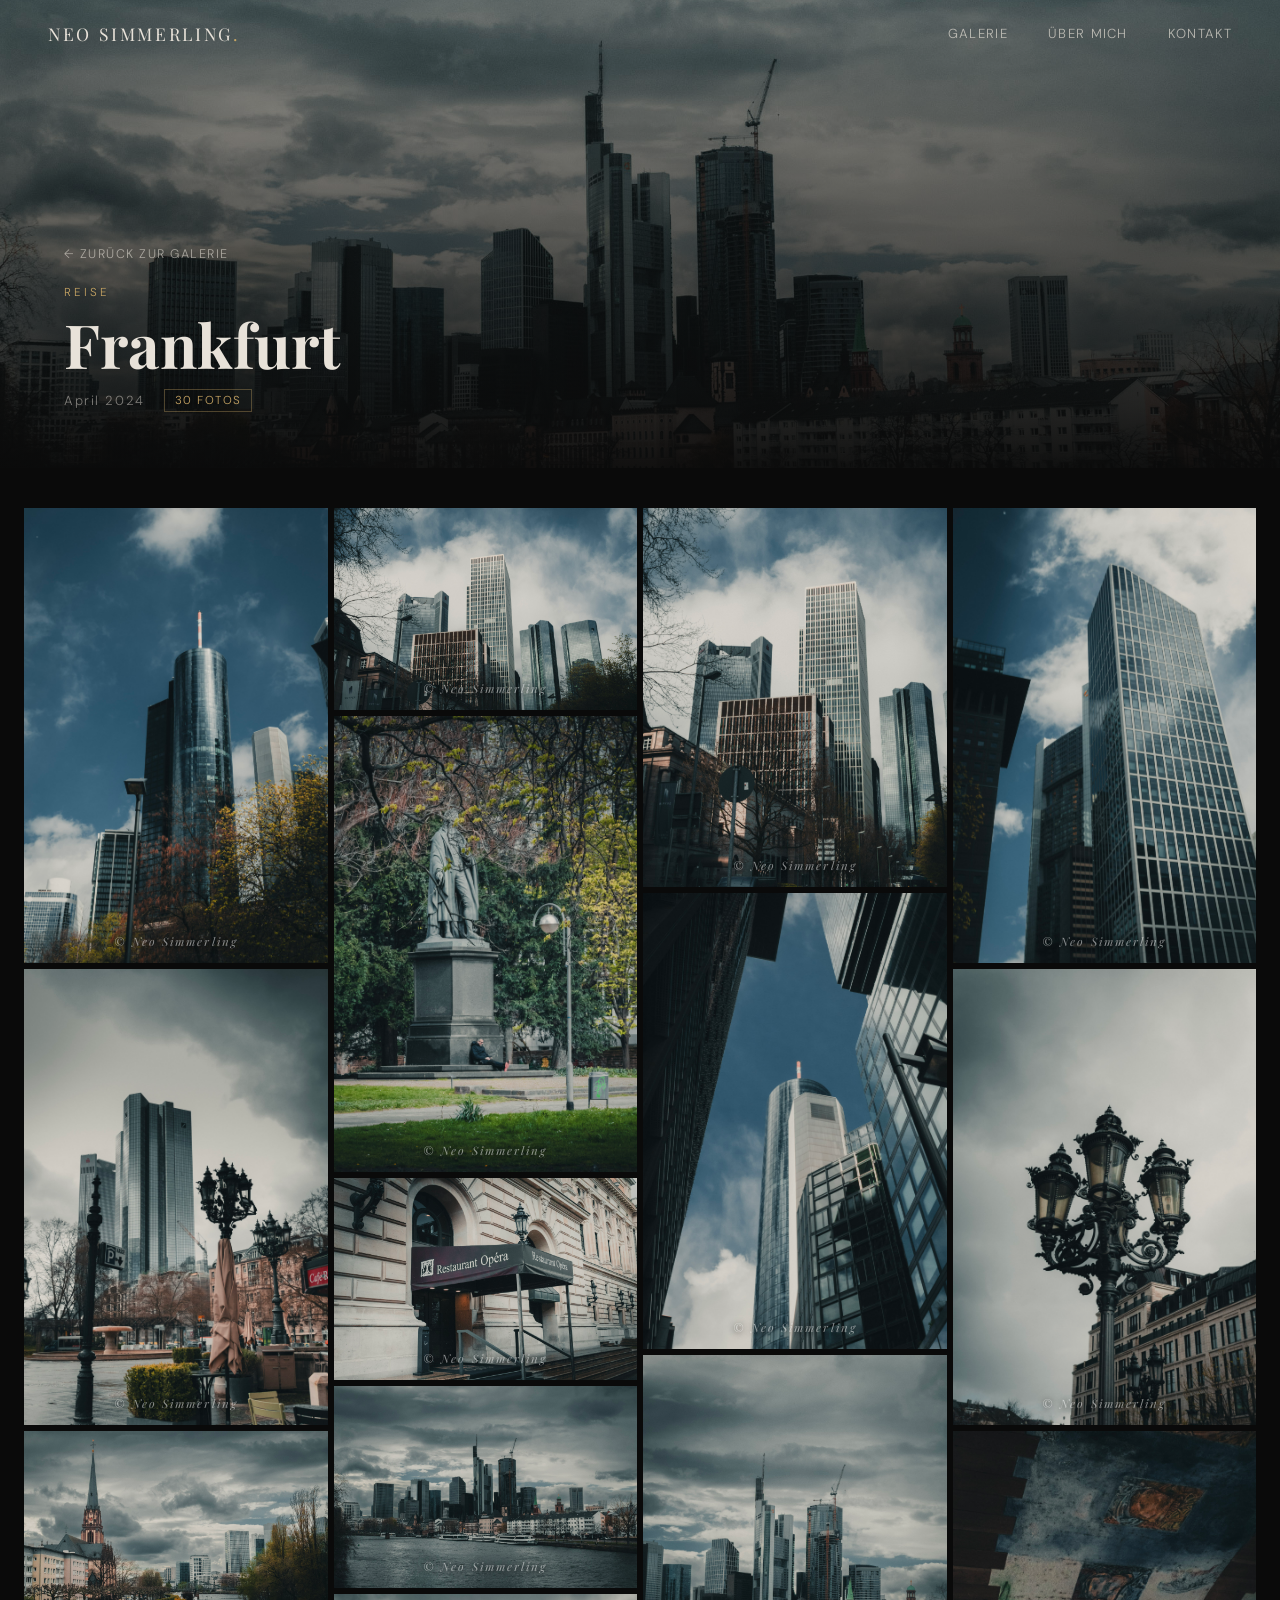
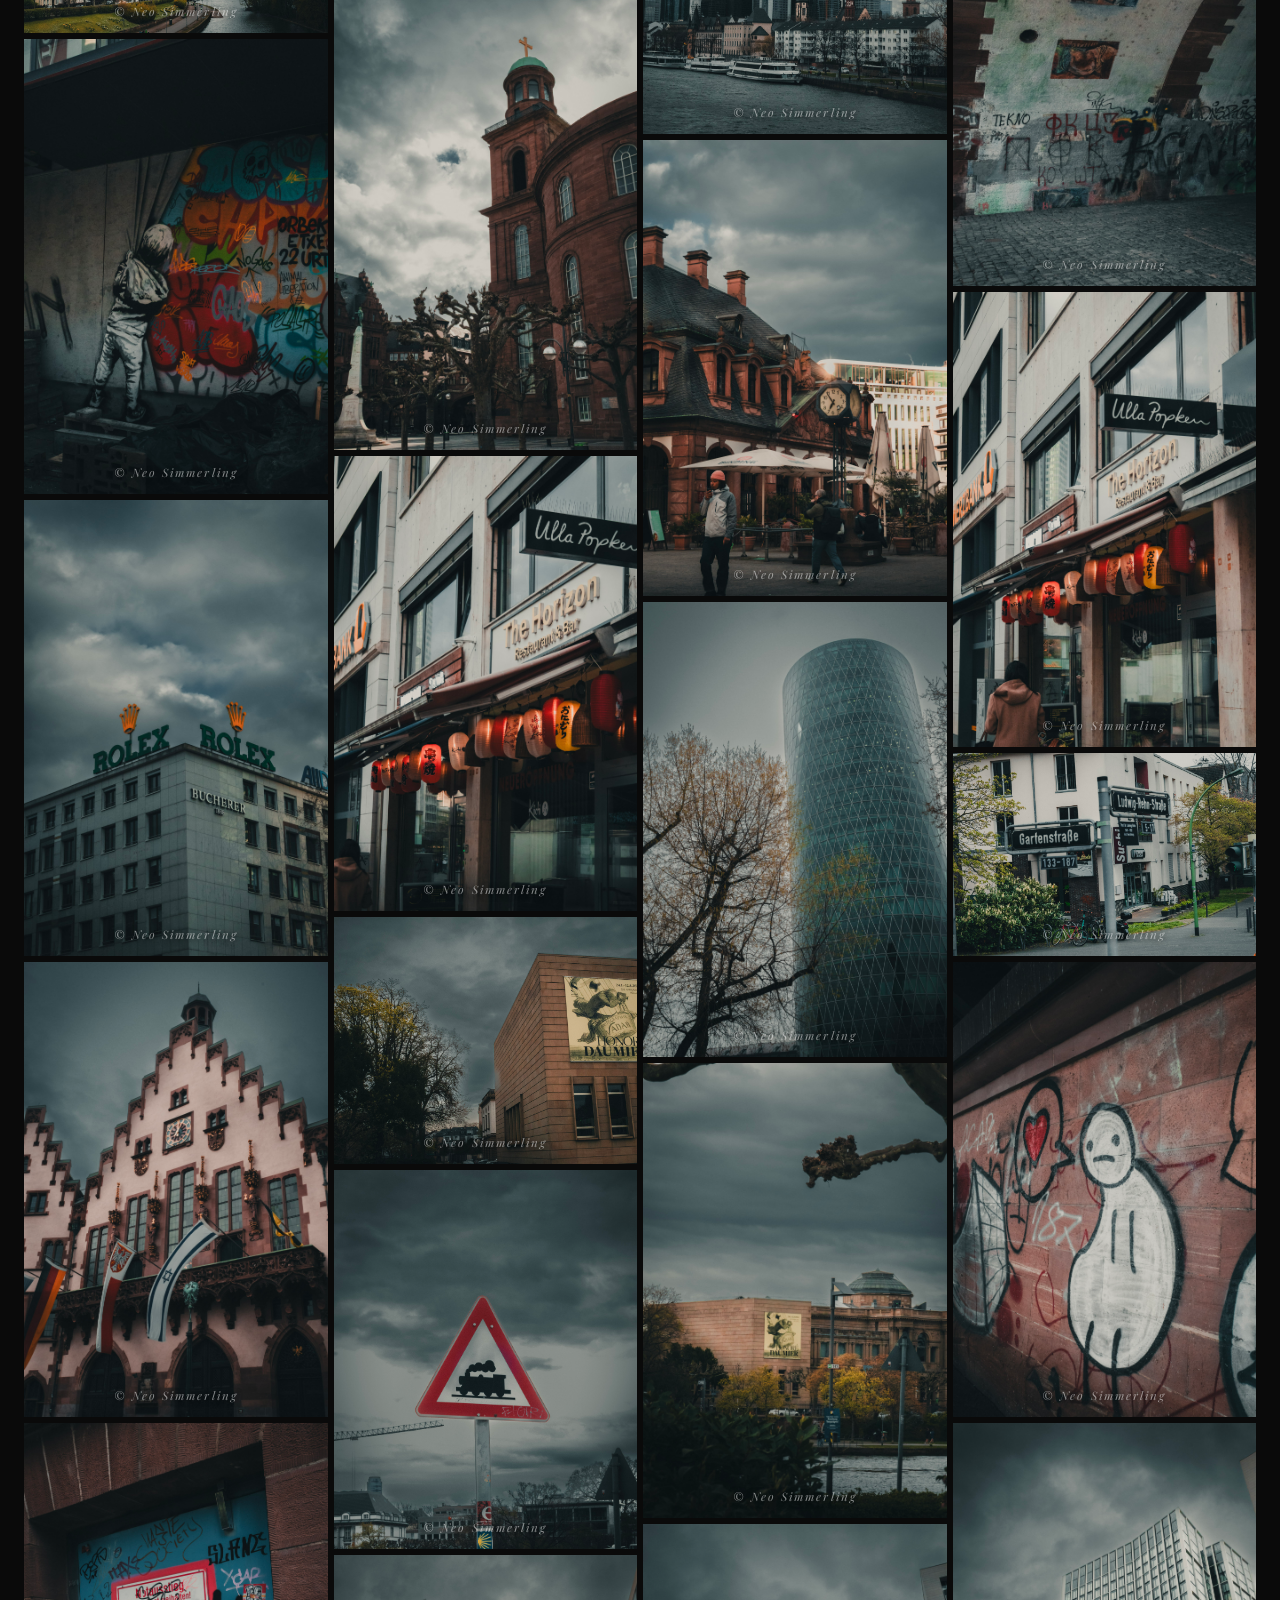
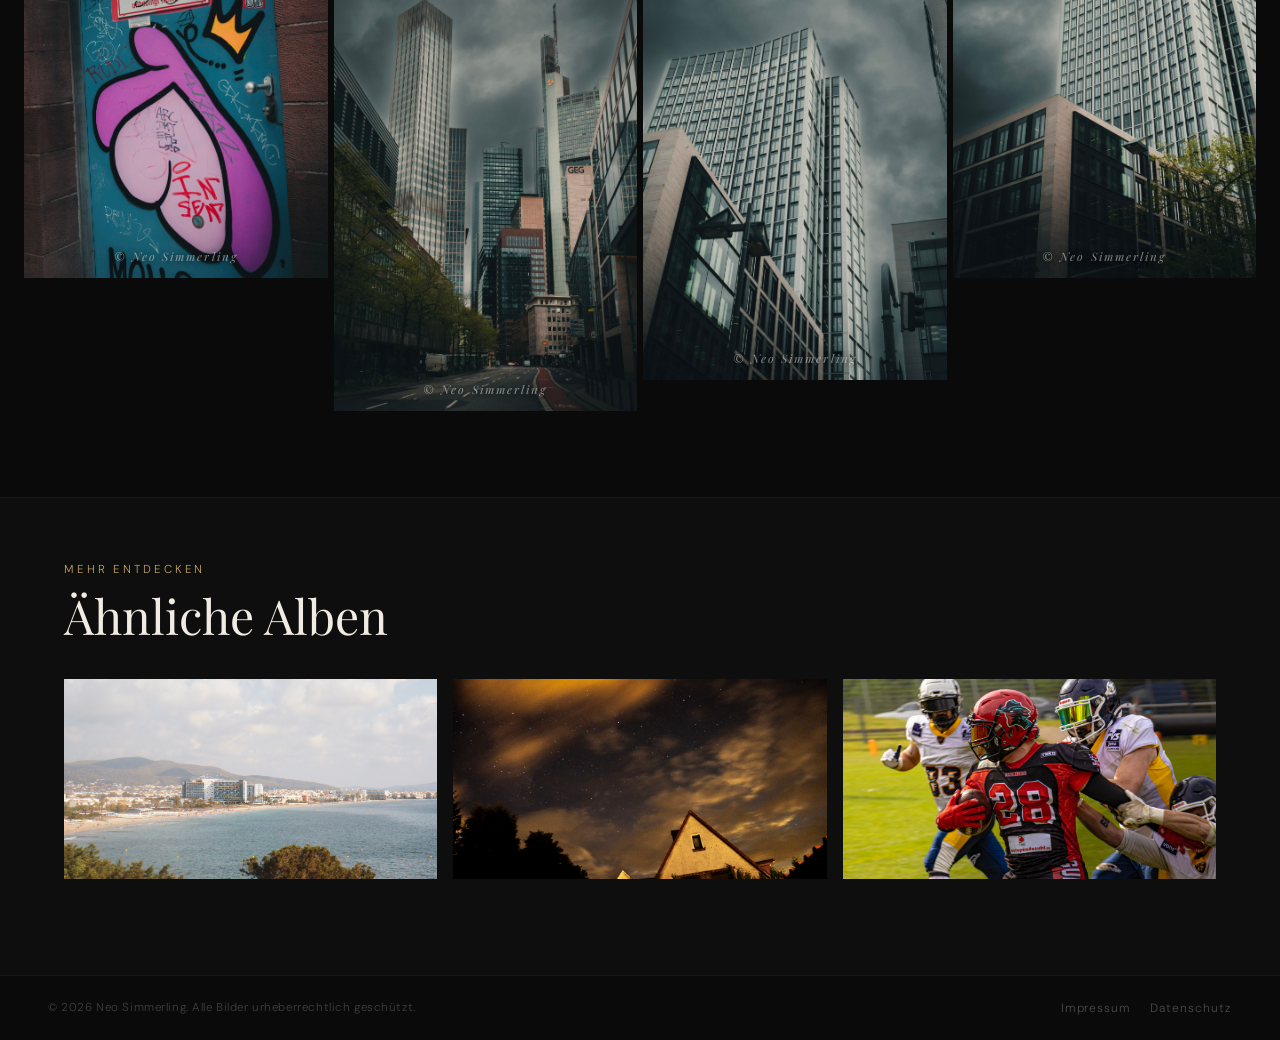
==== galerie/frankfurt/index.html @ 470cf928 "galerie auf unterseite" ====
<!DOCTYPE html>
<html lang="de">
<head>
  <meta charset="UTF-8" />
  <meta name="viewport" content="width=device-width, initial-scale=1.0" />
  <title>Album – Neo Simmerling</title>
  <meta name="description" content="Fotogalerie von Neo Simmerling" />
  <link rel="preconnect" href="https://fonts.googleapis.com" />
  <link rel="preconnect" href="https://fonts.gstatic.com" crossorigin />
  <link href="https://fonts.googleapis.com/css2?family=Playfair+Display:ital,wght@0,400;0,700;1,400&family=DM+Sans:wght@300;400;500&display=swap" rel="stylesheet" />
  <link rel="stylesheet" href="../../css/style.css" />
  <link rel="stylesheet" href="../../css/galerie.css" />
</head>
<body data-album="frankfurt">
  <div class="page-transition fade-out" id="pageTransition"></div>

  <nav class="nav" id="nav">
    <a href="../../index.html" class="nav-logo">Neo Simmerling<span>.</span></a>
    <div class="nav-links">
      <a href="../../index.html#gallery">Galerie</a>
      <a href="../../index.html#about">Über mich</a>
      <a href="../../index.html#contact">Kontakt</a>
    </div>
    <button class="burger" id="burger" aria-label="Menü öffnen">
      <span></span><span></span><span></span>
    </button>
  </nav>

  <div class="mobile-menu" id="mobileMenu">
    <a href="../../index.html#gallery" class="mobile-link">Galerie</a>
    <a href="../../index.html#about" class="mobile-link">Über mich</a>
    <a href="../../index.html#contact" class="mobile-link">Kontakt</a>
  </div>

  <header class="album-header" id="albumHeader">
    <div class="album-header-bg" id="albumHeaderBg"></div>
    <div class="album-header-overlay"></div>
    <div class="album-header-content">
      <a href="../../index.html#gallery" class="back-link">← Zurück zur Galerie</a>
      <p class="section-eyebrow" id="albumCategory">Kategorie</p>
      <h1 class="album-title" id="albumTitle">Album</h1>
      <div class="album-header-meta">
        <p class="album-date" id="albumDate"></p>
        <p class="album-photo-count" id="albumPhotoCount"></p>
      </div>
    </div>
  </header>

  <section class="album-section">
    <div class="masonry" id="album-grid"></div>
    <div class="album-not-found" id="albumNotFound" style="display:none">
      <p>Album nicht gefunden.</p>
      <a href="../../index.html" class="btn-hero" style="margin-top:1.5rem;display:inline-block">Zur Startseite</a>
    </div>
  </section>

  <div class="lightbox" id="lightbox" role="dialog" aria-modal="true" aria-label="Bildvorschau">
    <button class="lb-close" id="lbClose" aria-label="Schließen">&#x2715;</button>
    <button class="lb-prev"  id="lbPrev"  aria-label="Vorheriges Bild">&#8592;</button>
    <button class="lb-next"  id="lbNext"  aria-label="Nächstes Bild">&#8594;</button>
    <div class="lb-img-wrap">
      <img class="lb-img" id="lbImg" src="" alt="" draggable="false" />
    </div>
    <div class="lb-meta">
      <p class="lb-title"   id="lbTitle"></p>
      <p class="lb-counter" id="lbCounter"></p>
    </div>
  </div>

  <section class="related-section" id="relatedSection" style="display:none">
    <div class="related-inner">
      <p class="section-eyebrow">Mehr entdecken</p>
      <h2 class="section-title">Ähnliche Alben</h2>
      <div class="related-grid" id="relatedGrid"></div>
    </div>
  </section>

  <footer class="footer">
    <p>&copy; <span id="year"></span> <span id="footerName">Neo Simmerling</span>. Alle Bilder urheberrechtlich geschützt.</p>
    <div class="footer-links">
      <a href="../../impressum.html">Impressum</a>
      <a href="../../datenschutz.html">Datenschutz</a>
    </div>
  </footer>

  <script src="../../js/data.js"></script>
  <script src="../../js/galerie.js"></script>
</body>
</html>
---- css/style.css ----
/* === RESET & BASE === */
*, *::before, *::after { box-sizing: border-box; margin: 0; padding: 0; }
html { scroll-behavior: smooth; font-size: 16px; -webkit-text-size-adjust: 100%; }
body {
  background: #0a0a0a;
  color: #e8e2d9;
  font-family: 'DM Sans', sans-serif;
  font-weight: 300;
  overflow-x: hidden;
}

/* Download-Schutz */
img { -webkit-user-drag: none; user-drag: none; pointer-events: none; }
a.masonry-item, a.album-card { pointer-events: auto; }
.lb-img, .about-img { pointer-events: none; }

::selection { background: rgba(200,165,100,0.3); }

/* === SCROLLBAR === */
::-webkit-scrollbar { width: 4px; }
::-webkit-scrollbar-track { background: #0a0a0a; }
::-webkit-scrollbar-thumb { background: #3a3226; border-radius: 2px; }

/* === NAV === */
.nav {
  position: fixed; top: 0; left: 0; right: 0; z-index: 100;
  display: flex; align-items: center; justify-content: space-between;
  padding: 1.4rem 3rem;
  transition: background 0.4s, padding 0.4s;
}
.nav.scrolled {
  background: rgba(10,10,10,0.92);
  backdrop-filter: blur(12px);
  -webkit-backdrop-filter: blur(12px);
  padding: 1rem 3rem;
  border-bottom: 1px solid rgba(255,255,255,0.06);
}
.nav-logo {
  font-family: 'Playfair Display', serif;
  font-size: 1.1rem; letter-spacing: 0.15em;
  color: #e8e2d9; text-decoration: none; text-transform: uppercase;
}
.nav-logo span { color: #c8a564; }
.nav-links { display: flex; gap: 2.5rem; }
.nav-links a {
  color: rgba(232,226,217,0.7); text-decoration: none;
  font-size: 0.82rem; letter-spacing: 0.1em; text-transform: uppercase;
  transition: color 0.2s;
}
.nav-links a:hover { color: #c8a564; }

.burger {
  display: none; flex-direction: column; gap: 5px;
  background: none; border: none; cursor: pointer; padding: 8px;
  -webkit-tap-highlight-color: transparent;
}
.burger span { display: block; width: 22px; height: 1.5px; background: #e8e2d9; transition: all 0.3s; }

/* === MOBILE MENU === */
.mobile-menu {
  display: none; position: fixed; inset: 0; z-index: 99;
  background: #0a0a0a;
  flex-direction: column; align-items: center; justify-content: center;
  gap: 2.5rem;
}
.mobile-menu.open { display: flex; }
.mobile-link {
  font-family: 'Playfair Display', serif;
  font-size: 2.2rem; color: #e8e2d9; text-decoration: none;
  transition: color 0.2s; -webkit-tap-highlight-color: transparent;
}
.mobile-link:hover { color: #c8a564; }

/* === HERO === */
.hero { position: relative; height: 100vh; display: flex; align-items: center; overflow: hidden; }
.hero-bg { position: absolute; inset: 0; }
.hero-img { width: 100%; height: 100%; background-size: cover; background-position: center 60%; }
.hero-placeholder {
  width: 100%; height: 100%;
  background: linear-gradient(135deg, #1a1410 0%, #0d1520 50%, #0a0a0a 100%);
}
.hero-placeholder::before {
  content: '';
  position: absolute; inset: 0;
  background:
    radial-gradient(ellipse 60% 60% at 70% 40%, rgba(20,40,80,0.5) 0%, transparent 70%),
    radial-gradient(ellipse 40% 40% at 20% 70%, rgba(80,50,20,0.3) 0%, transparent 60%);
}
.hero-placeholder::after {
  content: 'Hero-Bild hier\A(Bild in CSS oder als <img> einfügen)';
  white-space: pre;
  position: absolute; inset: 0;
  display: flex; align-items: center; justify-content: center;
  font-size: 0.8rem; color: rgba(255,255,255,0.12);
  text-align: center; font-family: 'DM Sans', sans-serif;
}
.hero-overlay {
  position: absolute; inset: 0;
  background:
    linear-gradient(to bottom, rgba(10,10,10,0.85) 0%, transparent 20%),
    linear-gradient(to right, rgba(10,10,10,0.4) 30%, rgba(10,10,10,0.05) 100%);
  z-index: 1;
}
.hero-content { position: relative; z-index: 2; padding: 0 3rem; max-width: 700px; }
.hero-eyebrow { font-size: 0.75rem; letter-spacing: 0.25em; text-transform: uppercase; color: #c8a564; margin-bottom: 1.2rem; }
.hero-title { font-family: 'Playfair Display', serif; font-size: clamp(3rem, 7vw, 5.5rem); line-height: 1.1; color: #f0ebe3; margin-bottom: 1.2rem; }
.hero-title em { font-style: italic; color: #c8a564; }
.hero-sub { font-size: 0.85rem; letter-spacing: 0.2em; text-transform: uppercase; color: rgba(232,226,217,0.5); margin-bottom: 2.5rem; }
.btn-hero {
  display: inline-block; padding: 0.85rem 2.2rem;
  border: 1px solid #c8a564; color: #c8a564;
  text-decoration: none; font-size: 0.8rem; letter-spacing: 0.15em; text-transform: uppercase;
  transition: all 0.3s; -webkit-tap-highlight-color: transparent;
}
.btn-hero:hover { background: #c8a564; color: #0a0a0a; }
.hero-scroll {
  position: absolute; bottom: 2rem; left: 50%; transform: translateX(-50%);
  display: flex; flex-direction: column; align-items: center; gap: 0.6rem; z-index: 2;
}
.hero-scroll span { font-size: 0.65rem; letter-spacing: 0.2em; text-transform: uppercase; color: rgba(232,226,217,0.4); }
.scroll-line { width: 1px; height: 50px; background: linear-gradient(to bottom, #c8a564, transparent); animation: scrollAnim 2s ease-in-out infinite; }
@keyframes scrollAnim { 0%,100% { opacity:1; } 50% { opacity:0.3; } }

/* === SECTION COMMONS === */
.section-eyebrow { font-size: 0.72rem; letter-spacing: 0.25em; text-transform: uppercase; color: #c8a564; margin-bottom: 0.6rem; }
.section-title { font-family: 'Playfair Display', serif; font-size: clamp(1.8rem, 4vw, 3rem); color: #f0ebe3; font-weight: 400; }

/* === GALLERY === */
.gallery-section { padding: 6rem 3rem; }
.section-header { text-align: center; margin-bottom: 3rem; }

/* NEU Badge */
.album-badge-new {
  position: absolute;
  top: 10px;
  left: 10px;
  background: #c8a564;
  color: #0a0a0a;
  font-family: 'DM Sans', sans-serif;
  font-size: 0.62rem;
  font-weight: 500;
  letter-spacing: 0.15em;
  text-transform: uppercase;
  padding: 0.25rem 0.6rem;
  z-index: 6;
  pointer-events: none;
}

/* FILTER */
.filter-bar { display: flex; flex-wrap: wrap; gap: 0.6rem; justify-content: center; margin-bottom: 3rem; }
.filter-btn {
  padding: 0.5rem 1.4rem; background: none;
  border: 1px solid rgba(232,226,217,0.15);
  color: rgba(232,226,217,0.5);
  font-family: 'DM Sans', sans-serif; font-size: 0.78rem;
  letter-spacing: 0.12em; text-transform: uppercase;
  cursor: pointer; transition: all 0.2s;
  -webkit-tap-highlight-color: transparent;
}
.filter-btn:hover { border-color: rgba(200,165,100,0.5); color: #c8a564; }
.filter-btn.active { border-color: #c8a564; color: #c8a564; background: rgba(200,165,100,0.07); }

/* GALLERY GRID – Album-Cover, alle gleich groß */
.masonry {
  display: grid;
  grid-template-columns: repeat(3, 1fr);
  gap: 1rem;
}
.masonry-item {
  position: relative; overflow: hidden;
  cursor: pointer; display: block;
}
.masonry-item.hidden { display: none; }
.masonry-item img { width: 100%; display: block; transition: transform 0.5s cubic-bezier(0.25,0.46,0.45,0.94); }

/* Album-Cover: feste Höhe */
.album-card .img-wrap { height: 280px !important; min-height: unset !important; }
.album-card .img-wrap img { height: 100% !important; object-fit: cover; object-position: center; }
.masonry-item:hover img { transform: scale(1.04); }

.masonry-item .item-overlay {
  position: absolute; inset: 0;
  background: linear-gradient(to top, rgba(10,10,10,0.85) 0%, transparent 60%);
  opacity: 0; transition: opacity 0.3s;
  display: flex; align-items: flex-end; justify-content: space-between;
  padding: 1.2rem; gap: 0.5rem;
}
/* Overlay auch auf Touch-Geräten sichtbar */

.masonry-item:hover .item-overlay { opacity: 1; }

.item-title { font-family: 'Playfair Display', serif; font-size: 0.95rem; color: #f0ebe3; }
.item-cat { font-size: 0.68rem; letter-spacing: 0.15em; text-transform: uppercase; color: #c8a564; margin-top: 0.2rem; }

/* === LIGHTBOX === */
.lightbox {
  display: none; position: fixed; inset: 0; z-index: 200;
  background: rgba(5,5,5,0.97);
  align-items: center; justify-content: center; flex-direction: column;
  touch-action: pan-y;
}
.lightbox.open { display: flex; }
.lb-img-wrap { max-width: 92vw; max-height: 78vh; position: relative; }
.lb-img {
  max-width: 100%; max-height: 78vh; object-fit: contain; display: block;
  -webkit-user-select: none; user-select: none;
  opacity: 0; filter: blur(12px);
  transition: opacity 0.45s ease, filter 0.45s ease;
}
.lb-img.img-loaded { opacity: 1; filter: blur(0); }
.lb-close {
  position: absolute; top: 1rem; right: 1rem;
  background: rgba(10,10,10,0.7); border: 1px solid rgba(232,226,217,0.2);
  color: rgba(232,226,217,0.8);
  width: 44px; height: 44px; font-size: 1.1rem; cursor: pointer;
  transition: all 0.2s; display: flex; align-items: center; justify-content: center;
  -webkit-tap-highlight-color: transparent;
}
.lb-close:hover { border-color: #c8a564; color: #c8a564; }
.lb-prev, .lb-next {
  position: absolute; top: 50%; transform: translateY(-50%);
  background: rgba(10,10,10,0.6); border: 1px solid rgba(232,226,217,0.15);
  color: rgba(232,226,217,0.7); width: 48px; height: 48px;
  font-size: 1.2rem; cursor: pointer; transition: all 0.2s;
  display: flex; align-items: center; justify-content: center;
  -webkit-tap-highlight-color: transparent;
}
.lb-prev { left: 1rem; }
.lb-next { right: 1rem; }
.lb-prev:hover, .lb-next:hover { border-color: #c8a564; color: #c8a564; }
.lb-meta { text-align: center; margin-top: 1rem; padding: 0 1rem; }
.lb-title { font-family: 'Playfair Display', serif; font-size: 1rem; color: #f0ebe3; }
.lb-cat { font-size: 0.72rem; letter-spacing: 0.2em; text-transform: uppercase; color: #c8a564; margin-top: 0.3rem; }

/* === ABOUT === */
.about-section { display: grid; grid-template-columns: 1fr 1fr; min-height: 90vh; }
.about-img-wrap { position: relative; overflow: hidden; }
.about-img-placeholder { width: 100%; height: 100%; min-height: 500px; background: #111; position: relative; }
.about-img-fallback { position: absolute; inset: 0; background: linear-gradient(135deg, #141010 0%, #0d1520 100%); display: flex; align-items: center; justify-content: center; }
.about-img-fallback svg { width: 120px; opacity: 0.4; }
.about-img { width: 100%; height: 100%; object-fit: cover; display: block; }
.about-content { padding: 5rem 4rem; display: flex; flex-direction: column; justify-content: center; background: #0e0e0e; }
.about-bio { margin-top: 1.5rem; }
.about-bio p { line-height: 1.8; color: rgba(232,226,217,0.7); margin-bottom: 1rem; }
.about-stats { display: flex; gap: 2.5rem; margin: 2.5rem 0; padding-top: 2rem; border-top: 1px solid rgba(255,255,255,0.07); }
.stat-num { display: block; font-family: 'Playfair Display', serif; font-size: 2.2rem; color: #c8a564; }
.stat-label { font-size: 0.72rem; letter-spacing: 0.1em; text-transform: uppercase; color: rgba(232,226,217,0.4); margin-top: 0.2rem; display: block; }
.about-tags { display: flex; flex-wrap: wrap; gap: 0.5rem; }
.tag { padding: 0.35rem 0.9rem; border: 1px solid rgba(200,165,100,0.25); font-size: 0.73rem; letter-spacing: 0.08em; color: rgba(200,165,100,0.8); }

/* === CONTACT === */
.contact-section { padding: 8rem 3rem; text-align: center; background: #080808; }
.contact-inner { max-width: 600px; margin: 0 auto; }
.contact-sub { margin-top: 1rem; color: rgba(232,226,217,0.5); line-height: 1.7; }
.contact-mailto {
  display: inline-block; margin-top: 2.5rem;
  font-family: 'Playfair Display', serif; font-size: 1.3rem;
  color: #c8a564; text-decoration: none;
  border-bottom: 1px solid rgba(200,165,100,0.3); padding-bottom: 0.2rem;
  transition: border-color 0.2s;
}
.contact-mailto:hover { border-color: #c8a564; }
.contact-socials { display: flex; gap: 1.5rem; justify-content: center; margin-top: 2.5rem; flex-wrap: wrap; }
.social-link { color: rgba(232,226,217,0.4); text-decoration: none; font-size: 0.75rem; letter-spacing: 0.15em; text-transform: uppercase; transition: color 0.2s; }
.social-link:hover { color: #c8a564; }

/* === FOOTER === */
.footer {
  padding: 1.5rem 3rem;
  border-top: 1px solid rgba(255,255,255,0.05);
  display: flex; align-items: center; justify-content: space-between;
  flex-wrap: wrap; gap: 0.75rem;
  background: #0a0a0a;
}
.footer p { font-size: 0.72rem; color: rgba(232,226,217,0.25); letter-spacing: 0.05em; }
.footer-links { display: flex; gap: 1.2rem; }
.footer-links a { color: rgba(232,226,217,0.3); text-decoration: none; font-size: 0.75rem; letter-spacing: 0.08em; transition: color 0.2s; }
.footer-links a:hover { color: #c8a564; }
.footer-admin-link { color: rgba(232,226,217,0.1); text-decoration: none; font-size: 0.9rem; transition: color 0.3s; }
.footer-admin-link:hover { color: rgba(200,165,100,0.5); }

/* === FADE-IN === */
.fade-in { opacity: 0; transform: translateY(20px); transition: opacity 0.6s ease, transform 0.6s ease; }
.fade-in.visible { opacity: 1; transform: translateY(0); }

/* ================================================================
   RESPONSIVE
   ================================================================ */

/* Tablet Landscape (≤ 1100px) */
@media (max-width: 1100px) {
  .gallery-section { padding: 5rem 2rem; }
  .masonry { gap: 0.85rem; }
}

/* Tablet Portrait / iPad (≤ 900px) */
@media (max-width: 900px) {
  .nav { padding: 1.2rem 1.5rem; }
  .nav.scrolled { padding: 0.9rem 1.5rem; }
  .nav-links { display: none; }
  .burger { display: flex; }
  .hero-content { padding: 0 1.5rem; }
  .gallery-section { padding: 5rem 1.5rem; }
  .masonry { grid-template-columns: repeat(2, 1fr); gap: 0.75rem; }
  .album-card .img-wrap { height: 240px !important; }
  .about-section { grid-template-columns: 1fr; }
  .about-img-placeholder { min-height: 320px; }
  .about-content { padding: 3rem 1.5rem; }
  .contact-section { padding: 5rem 1.5rem; }
  .footer { padding: 1.2rem 1.5rem; }
}

/* Handy (≤ 640px) */
@media (max-width: 640px) {
  .nav { padding: 1rem 1.25rem; }
  .nav.scrolled { padding: 0.8rem 1.25rem; }
  .hero-title { font-size: 2.4rem; }
  .hero-content { padding: 0 1.25rem; }
  .hero-sub { font-size: 0.75rem; }
  .gallery-section { padding: 4rem 0.75rem 3rem; }
  .masonry { grid-template-columns: repeat(2, 1fr); gap: 0.4rem; }
  .album-card .img-wrap { height: 180px !important; }
  .item-title { font-size: 0.82rem; }
  .filter-bar { gap: 0.35rem; margin-bottom: 1.5rem; }
  .filter-btn { padding: 0.4rem 0.85rem; font-size: 0.7rem; letter-spacing: 0.08em; }
  .about-content { padding: 2.5rem 1.25rem; }
  .about-stats { gap: 1.2rem; flex-wrap: wrap; }
  .contact-section { padding: 4rem 1.25rem; }
  .contact-mailto { font-size: 1.1rem; }
  .footer { padding: 1rem 1.25rem; flex-direction: column; align-items: flex-start; gap: 0.5rem; }
  /* Lightbox: Pfeile unten statt seitlich */
  .lb-prev, .lb-next {
    top: auto; bottom: 5.5rem; transform: none;
    width: 48px; height: 48px;
  }
  .lb-prev { left: 1.5rem; }
  .lb-next { right: 1.5rem; }
  .lb-img-wrap { max-width: 100vw; max-height: 72vh; }
  .lb-img { max-height: 72vh; }
}

/* Kleines Handy (≤ 390px) */
@media (max-width: 390px) {
  .masonry { grid-template-columns: repeat(2, 1fr); gap: 0.3rem; }
  .album-card .img-wrap { height: 150px !important; }
  .hero-title { font-size: 2rem; }
  .gallery-section { padding: 3.5rem 0.5rem 2.5rem; }
  .filter-btn { padding: 0.35rem 0.7rem; font-size: 0.65rem; }
}
/* ============================================================
   SEITEN-ÜBERGANG
   ============================================================ */
.page-transition {
  position: fixed;
  inset: 0;
  z-index: 9999;
  background: #0a0a0a;
  pointer-events: none;
  opacity: 0;
  transition: opacity 0.35s ease;
}
.page-transition.active { opacity: 1; pointer-events: all; }
---- css/galerie.css ----
/* ============================================================
   GALERIE.CSS – Album-Detailseite
   ============================================================ */

/* ── Album-Header ─────────────────────────────────────────── */
.album-header {
  position: relative; height: 52vh; min-height: 320px;
  display: flex; align-items: flex-end; overflow: hidden;
}
.album-header-bg {
  position: absolute; inset: 0;
  background-size: cover; background-position: center 40%;
  transform: scale(1.04); transition: transform 8s ease;
}
.album-header:hover .album-header-bg { transform: scale(1); }
.album-header-overlay {
  position: absolute; inset: 0;
  background: linear-gradient(to bottom, rgba(10,10,10,0.25) 0%, rgba(10,10,10,0.70) 70%, rgba(10,10,10,0.95) 100%);
}
.album-header-content { position: relative; z-index: 2; padding: 3rem 5vw 3.5rem; width: 100%; }

.back-link {
  display: inline-block; color: rgba(232,226,217,0.6);
  text-decoration: none; font-size: 0.78rem; letter-spacing: 0.12em;
  text-transform: uppercase; margin-bottom: 1.4rem; transition: color 0.2s;
  -webkit-tap-highlight-color: transparent;
}
.back-link:hover { color: #c8a564; }

.album-title {
  font-family: 'Playfair Display', serif;
  font-size: clamp(2rem, 5vw, 3.8rem); font-weight: 700;
  line-height: 1.15; color: #e8e2d9; margin-top: 0.3rem;
}
.album-header-meta { display: flex; align-items: center; gap: 1.2rem; margin-top: 0.6rem; flex-wrap: wrap; }
.album-date { color: rgba(232,226,217,0.5); font-size: 0.82rem; letter-spacing: 0.12em; }
.album-photo-count {
  font-size: 0.72rem; letter-spacing: 0.13em; text-transform: uppercase;
  color: #c8a564; border: 1px solid rgba(200,165,100,0.35);
  padding: 0.2rem 0.6rem;
}

/* ── Foto-Grid – JS Masonry ──────────────────────────────── */
.album-section { padding: 2.5rem 1.5rem 5rem; }

#album-grid {
  position: relative;
}

#album-grid .masonry-item {
  position: absolute;
  overflow: hidden;
  cursor: pointer;
  transition: opacity 0.4s ease, transform 0.4s ease;
  opacity: 0;
  transform: translateY(10px);
}

#album-grid .masonry-item.visible {
  opacity: 1;
  transform: translateY(0);
}

#album-grid .masonry-item img {
  width: 100%;
  height: auto;
  display: block;
  transition: transform 0.5s ease;
}
#album-grid .masonry-item:hover img { transform: scale(1.04); }

/* Overlay */
.masonry-item .item-overlay {
  position: absolute; inset: 0;
  background: linear-gradient(to top, rgba(10,10,10,0.85) 0%, transparent 60%);
  opacity: 0; transition: opacity 0.3s;
  display: flex; align-items: flex-end;
  padding: 1rem;
}
.masonry-item:hover .item-overlay { opacity: 1; }


.item-title { font-family: 'Playfair Display', serif; font-size: 0.9rem; color: #f0ebe3; }

/* Fehler */
.masonry-item.img-error {
  background: rgba(255,255,255,0.04); min-height: 120px;
  display: flex; align-items: center; justify-content: center;
  color: rgba(255,255,255,0.12); font-size: 0.68rem;
  letter-spacing: 0.1em; text-transform: uppercase;
}

/* ── Album-Cover-Karten (index.html) ─────────────────────── */
.album-card { display: block; text-decoration: none; cursor: pointer; color: inherit; -webkit-tap-highlight-color: transparent; }
.album-card:visited, .album-card:hover, .album-card:active { color: inherit; }
.album-card .img-wrap { overflow: hidden; }
.album-card .img-wrap img { width: 100%; display: block; transition: transform 0.6s ease; }
.album-card:hover .img-wrap img { transform: scale(1.04); }

.album-arrow { font-size: 1.1rem; color: #c8a564; opacity: 0; transform: translateX(-6px); transition: opacity 0.3s, transform 0.3s; }
.album-card:hover .album-arrow { opacity: 1; transform: translateX(0); }

.album-count {
  font-family: 'DM Sans', sans-serif; font-size: 0.68rem; font-weight: 400;
  letter-spacing: 0.13em; text-transform: uppercase;
  color: #c8a564; border: 1px solid rgba(200,165,100,0.4);
  background: rgba(10,10,10,0.5); padding: 0.25rem 0.65rem;
  white-space: nowrap; opacity: 0; transform: translateY(4px);
  transition: opacity 0.25s ease, transform 0.25s ease; pointer-events: none;
}

.item-date { font-size: 0.72rem; color: rgba(232,226,217,0.45); letter-spacing: 0.08em; margin-top: 0.2rem; }
.lb-counter { font-size: 0.78rem; color: rgba(232,226,217,0.45); letter-spacing: 0.12em; margin-top: 0.25rem; }

.album-not-found { text-align: center; padding: 8rem 2rem; color: rgba(232,226,217,0.4); }

/* Lightbox Blur */
.lb-img { opacity: 0; filter: blur(12px); transition: opacity 0.45s ease, filter 0.45s ease; }
.lb-img.img-loaded { opacity: 1; filter: blur(0); }

/* ── Ähnliche Alben ──────────────────────────────────────── */
.related-section {
  padding: 4rem 5vw 6rem;
  background: #0e0e0e;
  border-top: 1px solid rgba(255,255,255,0.05);
}
.related-inner { max-width: 1200px; margin: 0 auto; }
.related-inner .section-eyebrow { margin-bottom: 0.4rem; }
.related-inner .section-title { margin-bottom: 2rem; }

.related-grid {
  display: grid;
  grid-template-columns: repeat(3, 1fr);
  gap: 1rem;
}

.related-card {
  display: block;
  text-decoration: none;
  color: inherit;
  position: relative;
  overflow: hidden;
  -webkit-tap-highlight-color: transparent;
}
.related-card img {
  width: 100%;
  height: 200px;
  object-fit: cover;
  display: block;
  transition: transform 0.5s ease;
  pointer-events: none;
}
.related-card:hover img { transform: scale(1.04); }
.related-card-overlay {
  position: absolute; inset: 0;
  background: linear-gradient(to top, rgba(10,10,10,0.85) 0%, transparent 60%);
  opacity: 0;
  transition: opacity 0.3s;
  display: flex; align-items: flex-end;
  padding: 1rem;
}
.related-card:hover .related-card-overlay { opacity: 1; }
.related-card-title {
  font-family: 'Playfair Display', serif;
  font-size: 0.95rem;
  color: #f0ebe3;
}
.related-card-cat {
  font-size: 0.68rem;
  letter-spacing: 0.15em;
  text-transform: uppercase;
  color: #c8a564;
  margin-top: 0.2rem;
}

@media (max-width: 700px) {
  .related-grid { grid-template-columns: 1fr 1fr; }
}
@media (max-width: 420px) {
  .related-grid { grid-template-columns: 1fr; }
}

/* ── Responsive ──────────────────────────────────────────── */
@media (max-width: 1100px) {
  .album-section { padding: 2rem 1.25rem 4rem; }
}
@media (max-width: 900px) {
  .album-header { height: 44vh; min-height: 260px; }
  .album-header-content { padding: 2.5rem 1.5rem 3rem; }
}
@media (max-width: 640px) {
  .album-header { height: 38vh; min-height: 220px; }
  .album-title { font-size: clamp(1.5rem, 6vw, 2.2rem); }
  .album-header-content { padding: 2rem 1rem 2rem; }
  .back-link { margin-bottom: 0.8rem; }
  .album-section { padding: 1rem 0.5rem 3rem; }
}
@media (max-width: 390px) {
  .album-header { height: 32vh; min-height: 180px; }
}
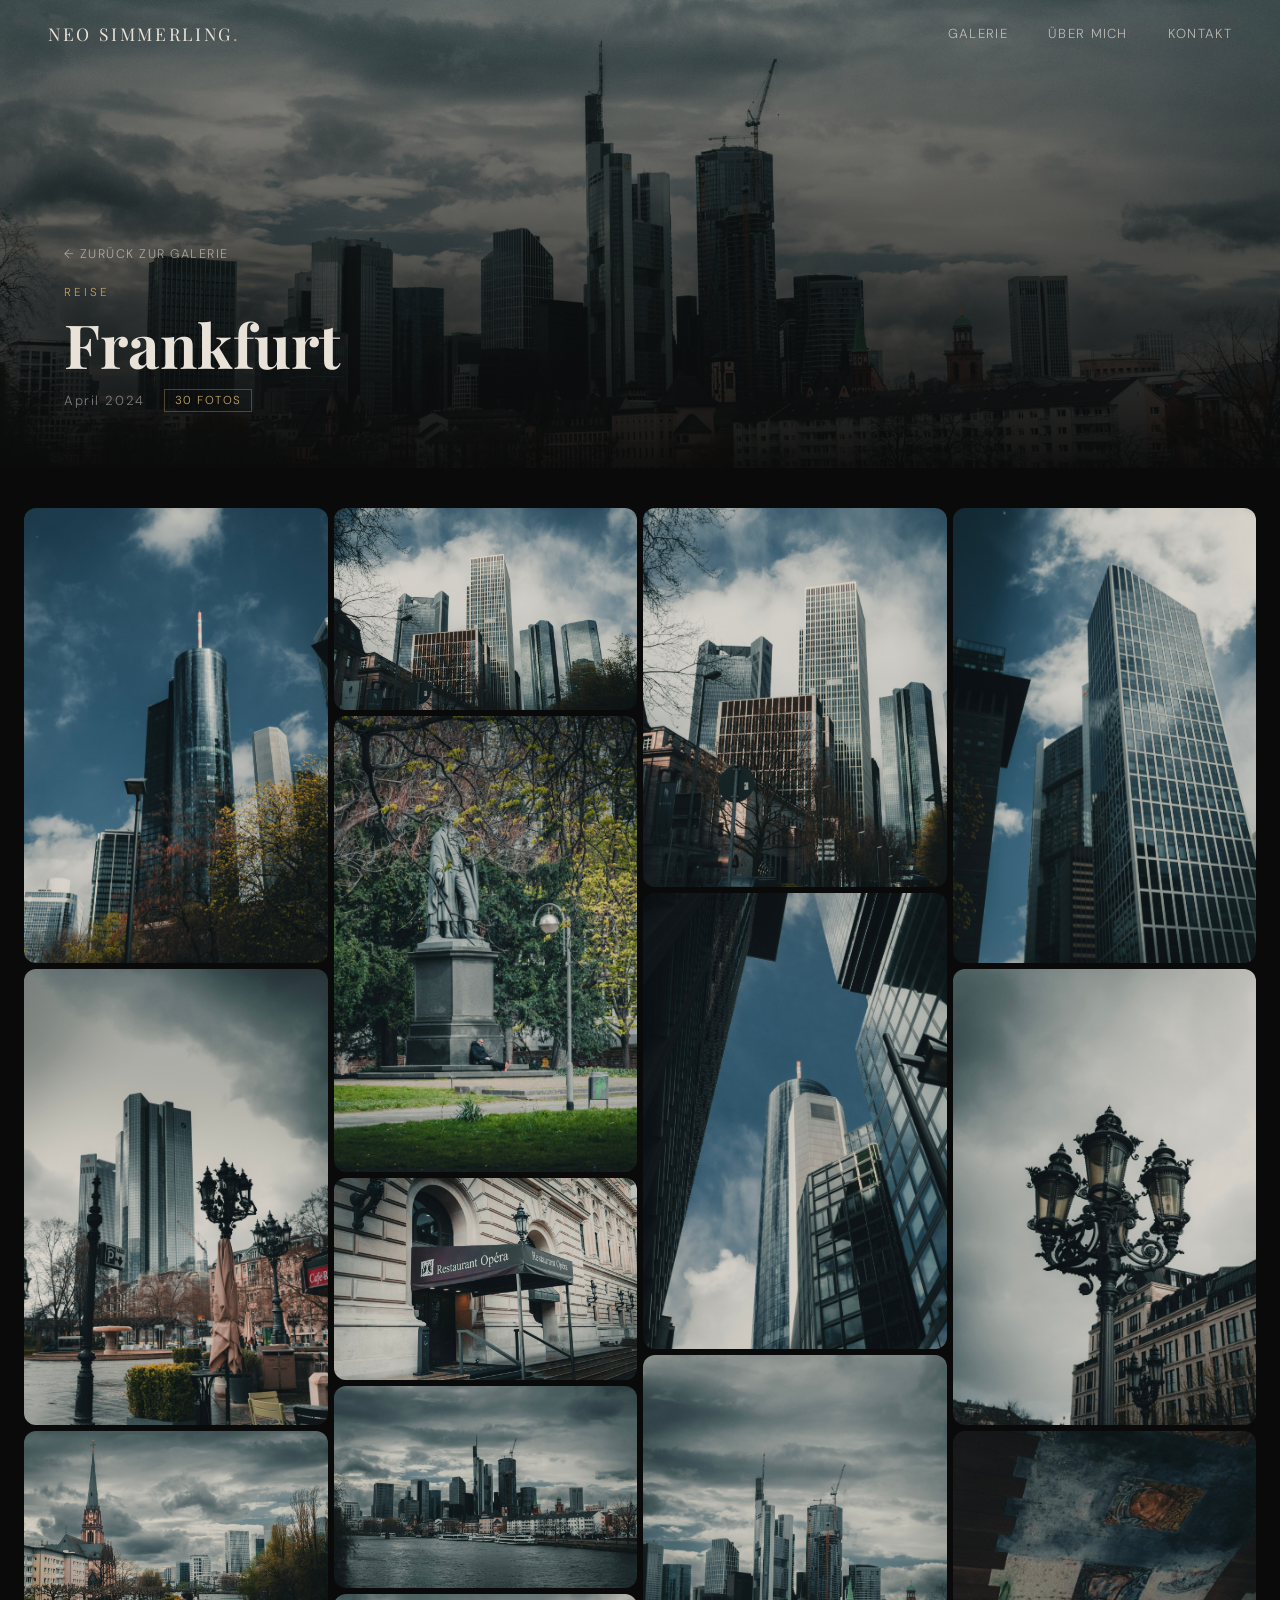
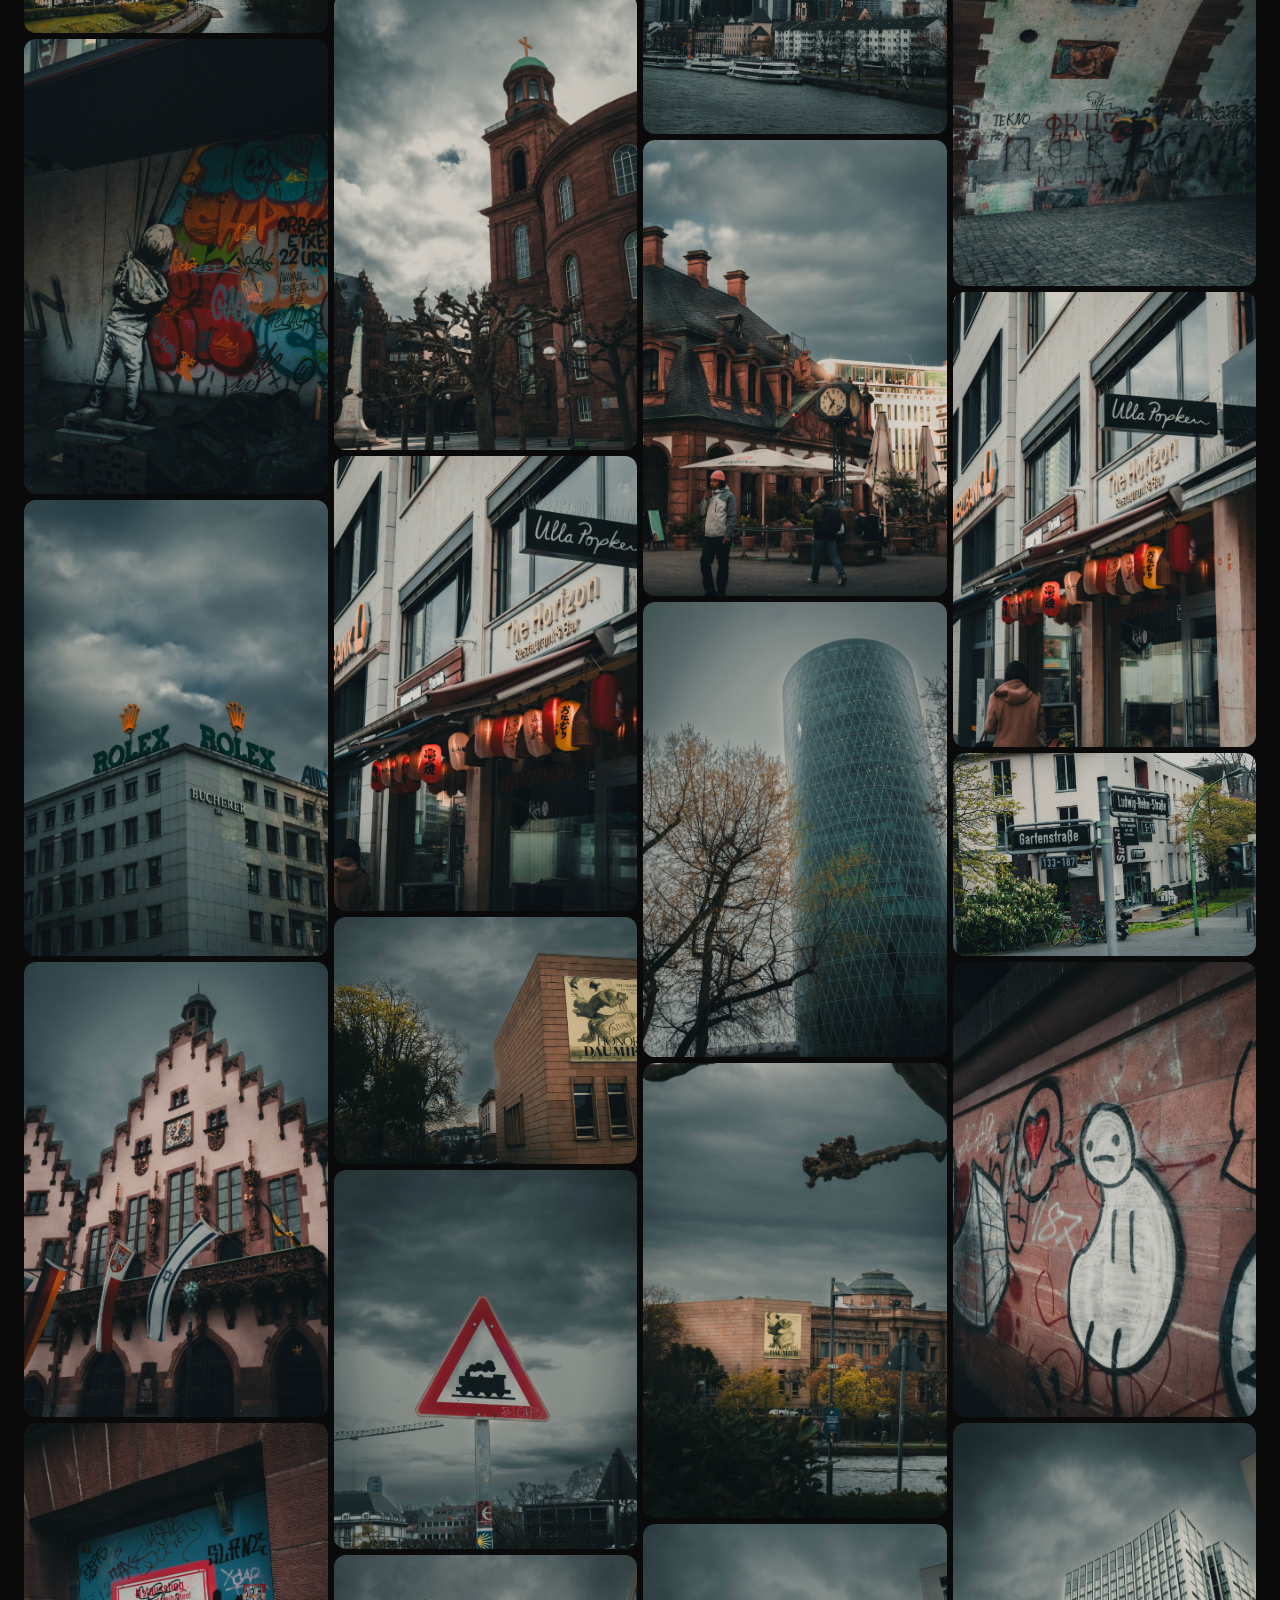
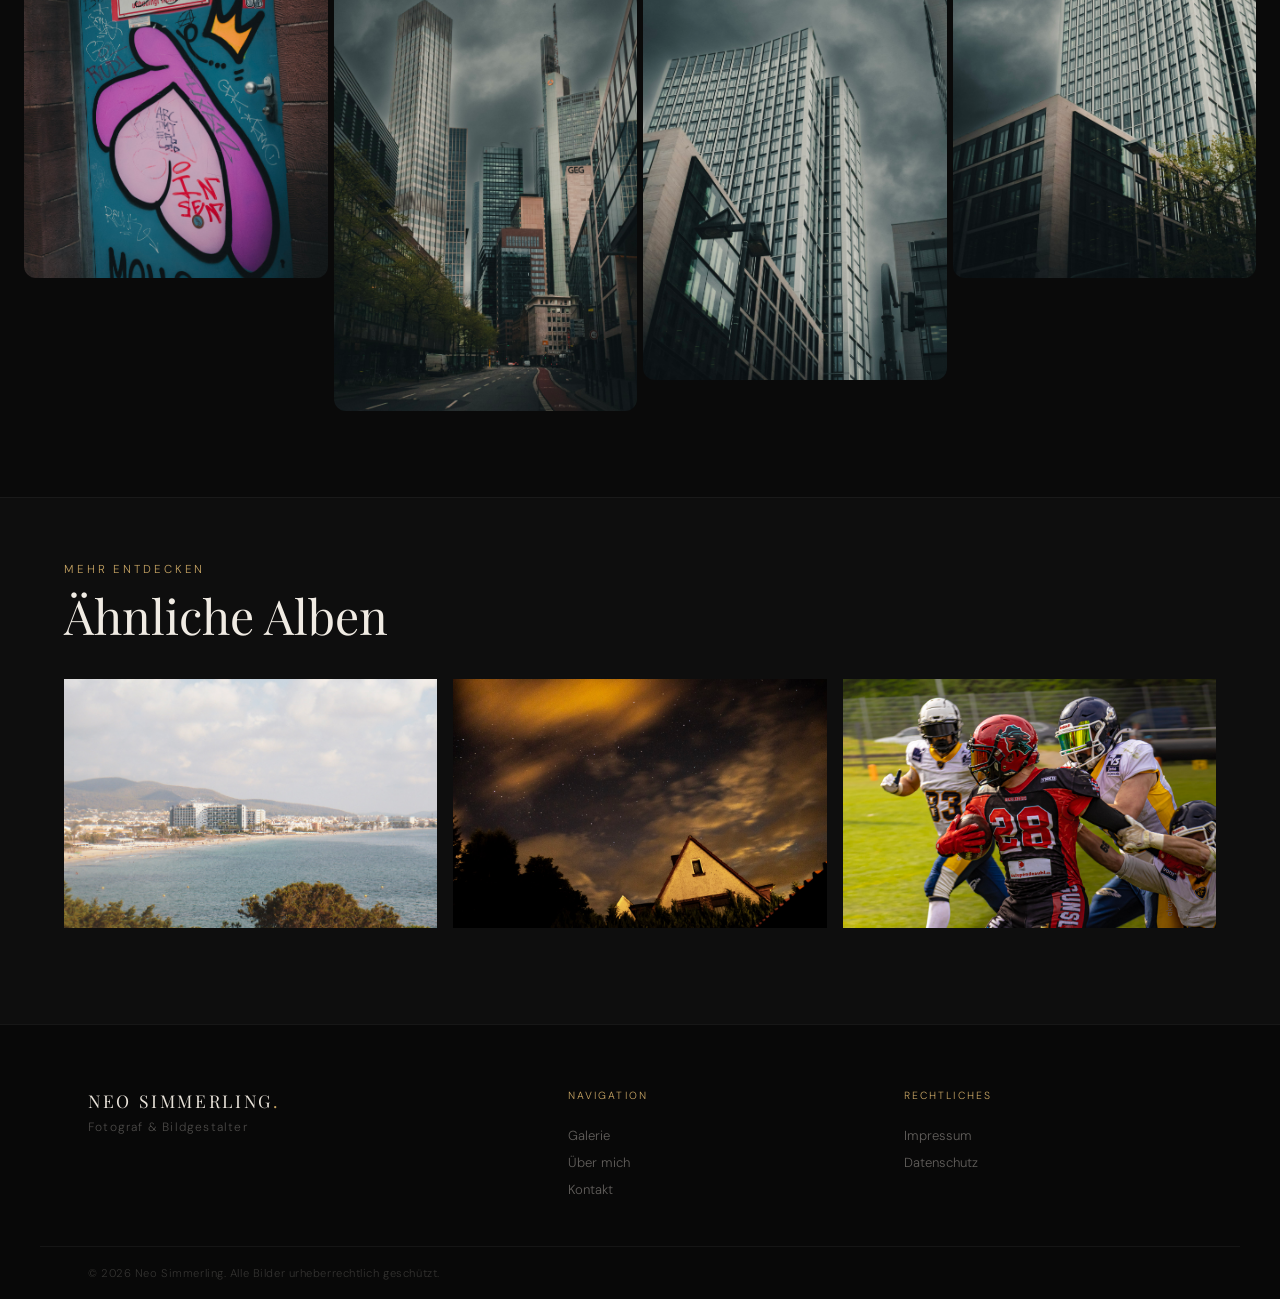
==== commit d08854c6: "ohne admin-toolbox (separater branch)" ====
--- a/galerie/frankfurt/index.html
+++ b/galerie/frankfurt/index.html
@@ -76,10 +76,25 @@
   </section>
 
   <footer class="footer">
-    <p>&copy; <span id="year"></span> <span id="footerName">Neo Simmerling</span>. Alle Bilder urheberrechtlich geschützt.</p>
-    <div class="footer-links">
-      <a href="../../impressum.html">Impressum</a>
-      <a href="../../datenschutz.html">Datenschutz</a>
+    <div class="footer-inner">
+      <div class="footer-brand">
+        <span class="footer-logo">Neo Simmerling<span>.</span></span>
+        <p class="footer-tagline">Fotograf & Bildgestalter</p>
+      </div>
+      <div class="footer-nav">
+        <p class="footer-nav__label">Navigation</p>
+        <a href="../../index.html#gallery">Galerie</a>
+        <a href="../../index.html#about">Über mich</a>
+        <a href="../../index.html#contact">Kontakt</a>
+      </div>
+      <div class="footer-nav">
+        <p class="footer-nav__label">Rechtliches</p>
+        <a href="../../impressum.html">Impressum</a>
+        <a href="../../datenschutz.html">Datenschutz</a>
+      </div>
+    </div>
+    <div class="footer-bottom">
+      <p>&copy; <span id="year"></span> <span id="footerName">Neo Simmerling</span>. Alle Bilder urheberrechtlich geschützt.</p>
     </div>
   </footer>
 
--- a/css/style.css
+++ b/css/style.css
@@ -1,4 +1,240 @@
+/* ============================================================
+   macOS FENSTER – About + Contact
+   ============================================================ */
+
+.mac-section {
+  padding: 6rem 0;
+  background: #0a0a0a00;
+}
+
+/* Das Fenster */
+.mac-window {
+  max-width: 1200px;
+  margin: 0 auto;
+  background: #111;
+  border: 1px solid rgba(255,255,255,0.08);
+  border-radius: 12px;
+  overflow: hidden;
+  box-shadow: 0 40px 100px rgba(0,0,0,0.6);
+}
+
+/* Titelleiste */
+.mac-titlebar {
+  display: flex;
+  align-items: center;
+  gap: 8px;
+  padding: 0.85rem 1.2rem;
+  background: rgba(255,255,255,0.04);
+  border-bottom: 1px solid rgba(255,255,255,0.07);
+}
+.mac-dots { display: flex; gap: 8px; align-items: center; }
+.mac-dot {
+  width: 13px; height: 13px; border-radius: 50%;
+  display: inline-block; flex-shrink: 0; transition: filter 0.2s;
+}
+.mac-dot--red    { background: #ff5f57; box-shadow: 0 0 0 1px rgba(255,95,87,0.3); }
+.mac-dot--yellow { background: #febc2e; box-shadow: 0 0 0 1px rgba(254,188,46,0.3); }
+.mac-dot--green  { background: #28c840; box-shadow: 0 0 0 1px rgba(40,200,64,0.3); }
+.mac-window:hover .mac-dot { filter: brightness(1.1); }
+.mac-titlebar__title {
+  flex: 1; text-align: center;
+  font-size: 0.72rem; letter-spacing: 0.1em;
+  color: rgba(232,226,217,0.3);
+  font-family: 'DM Sans', sans-serif;
+  user-select: none;
+}
+.mac-titlebar__spacer { width: 50px; }
+
+/* Fenster-Body */
+.mac-body { padding: 2.5rem; }
+
+/* Bereich-Label (wie Finder-Sidebar-Titel) */
+.mac-pane__label {
+  font-size: 0.75rem;
+  letter-spacing: 0.22em;
+  text-transform: uppercase;
+  color: rgba(232,226,217,0.5);
+  margin-bottom: 1.8rem;
+  padding-bottom: 0.6rem;
+  border-bottom: 1px solid rgba(255,255,255,0.07);
+}
+
+.mac-pane__label:hover {
+  color: #c8a564;
+}
+
+/* Trennlinie zwischen Panes */
+.mac-separator {
+  height: 1px;
+  background: rgba(255,255,255,0.06);
+  margin: 2.5rem 0;
+}
+
+/* ── About-Grid ──────────────────────────────────────────── */
+.mac-about-grid {
+  display: grid;
+  grid-template-columns: 260px 1fr;
+  gap: 2.5rem;
+  align-items: start;
+}
+
+/* Foto */
+.mac-photo {
+  border-radius: 6px;
+  overflow: hidden;
+  border: 1px solid rgba(255,255,255,0.07);
+}
+.mac-photo .about-img-placeholder {
+  width: 100%; height: 300px;
+  position: relative; overflow: hidden; background: #0e0e0e;
+}
+.mac-photo .about-img-fallback {
+  position: absolute; inset: 0;
+  background: linear-gradient(160deg, #1a1410, #0d1520);
+  display: flex; align-items: center; justify-content: center;
+}
+.mac-photo .about-img-fallback svg { width: 80px; opacity: 0.3; }
+.about-img {
+  width: 100%; height: 100%;
+  object-fit: cover; object-position: center 70%; display: block;
+  transition: transform 0.6s ease;
+}
+.mac-photo:hover .about-img { transform: scale(1.03); }
+.mac-photo__label {
+  padding: 1rem 1.2rem;
+  background: rgba(255,255,255,0.03);
+  border-top: 1px solid rgba(255,255,255,0.06);
+}
+.mac-photo__name {
+  display: block;
+  font-family: 'Playfair Display', serif;
+  font-size: 1rem; color: #e8e2d9;
+}
+.mac-photo__role {
+  display: block;
+  font-size: 0.68rem; letter-spacing: 0.15em;
+  text-transform: uppercase; color: #c8a564; margin-top: 0.2rem;
+}
+
+/* Bio + Name */
+.mac-name {
+  font-family: 'Playfair Display', serif;
+  font-size: clamp(1.4rem, 2.5vw, 2rem);
+  color: #f0ebe3; margin-bottom: 1.2rem;
+}
+.about-bio p {
+  line-height: 1.85; color: rgba(232,226,217,0.65);
+  margin-bottom: 0.85rem; font-size: 0.95rem;
+}
+.about-tags { display: flex; flex-wrap: wrap; gap: 0.5rem; margin-top: 1rem; }
+.tag {
+  padding: 0.3rem 0.85rem;
+  border: 1px solid rgba(200,165,100,0.22);
+  font-size: 0.72rem; letter-spacing: 0.08em;
+  color: rgba(200,165,100,0.75); border-radius: 2px;
+}
+
+/* Stats */
+.mac-divider {
+  height: 1px; background: rgba(255,255,255,0.06);
+  margin: 1.8rem 0;
+}
+.mac-stats {
+  display: grid; grid-template-columns: repeat(3, 1fr); gap: 1rem;
+}
+.mac-stats .stat {
+  text-align: center; padding: 1.2rem 0.5rem;
+  border: 1px solid rgba(255,255,255,0.05);
+  border-radius: 4px; background: rgba(255,255,255,0.02);
+  transition: background 0.3s, border-color 0.3s;
+}
+.mac-stats .stat:hover {
+  background: rgba(200,165,100,0.05);
+  border-color: rgba(200,165,100,0.2);
+}
+.stat-num {
+  display: block; font-family: 'Playfair Display', serif;
+  font-size: 2rem; color: #c8a564; line-height: 1;
+}
+.stat-label {
+  font-size: 0.62rem; letter-spacing: 0.12em;
+  text-transform: uppercase; color: rgba(232,226,217,0.3);
+  margin-top: 0.4rem; display: block;
+}
+
+/* ── Kontakt ─────────────────────────────────────────────── */
+.mac-contact {
+  display: grid;
+  grid-template-columns: 1fr 1fr;
+  gap: 3rem;
+  align-items: stretch;
+}
+.mac-contact__headline {
+  display: flex; flex-direction: column; justify-content: center;
+}
+.mac-contact__title {
+  font-family: 'Playfair Display', serif;
+  font-size: clamp(1.6rem, 3vw, 2.4rem);
+  color: #f0ebe3; margin-bottom: 0.8rem;
+}
+.mac-contact__sub {
+  color: rgba(232,226,217,0.45); font-size: 0.9rem; line-height: 1.7;
+}
+.mac-contact__links {
+  display: flex; flex-direction: column; gap: 0.6rem;
+  height: 100%;
+}
+.mac-contact__item {
+  display: flex; justify-content: space-between; align-items: center;
+  padding: 1rem 1.2rem;
+  border: 1px solid rgba(255,255,255,0.07);
+  border-radius: 8px;
+  text-decoration: none; color: inherit;
+  background: rgba(255,255,255,0.025);
+  transition: border-color 0.25s, background 0.25s, transform 0.2s;
+  gap: 1rem;
+}
+.mac-contact__item:hover {
+  border-color: rgba(200,165,100,0.3);
+  background: rgba(200,165,100,0.04);
+  transform: translateX(4px);
+}
+.mac-contact__key {
+  font-size: 0.72rem; letter-spacing: 0.12em;
+  text-transform: uppercase; color: #c8a564;
+  white-space: nowrap;
+}
+.mac-contact__val {
+  font-size: 0.82rem; color: rgba(232,226,217,0.5);
+  text-align: right; word-break: break-all;
+}
+
+/* ── Responsive ──────────────────────────────────────────── */
+@media (max-width: 1100px) {
+  .mac-section { padding: 5rem 2rem; }
+}
+@media (max-width: 900px) {
+  .mac-section { padding: 4rem 1.5rem; }
+  .mac-body { padding: 2rem; }
+  .mac-about-grid { grid-template-columns: 1fr; }
+  .mac-photo .about-img-placeholder { height: 380px; }
+  .mac-stats { grid-template-columns: repeat(3, 1fr); }
+}
+@media (max-width: 640px) {
+  .mac-section { padding: 3rem 0.75rem; }
+  .mac-body { padding: 1.25rem; }
+  .mac-titlebar { padding: 0.65rem 1rem; }
+  .mac-dot { width: 11px; height: 11px; }
+  .mac-about-grid { grid-template-columns: 1fr; }
+  .mac-photo .about-img-placeholder { height: 480px; }
+  .mac-contact__item { flex-direction: column; align-items: flex-start; gap: 0.3rem; }
+  .mac-contact__val { text-align: left; }
+  .mac-stats { gap: 0.5rem; }
+  .stat-num { font-size: 1.6rem; }
+}
+
 /* === RESET & BASE === */
+a { color: inherit; text-decoration: none; }
 *, *::before, *::after { box-sizing: border-box; margin: 0; padding: 0; }
 html { scroll-behavior: smooth; font-size: 16px; -webkit-text-size-adjust: 100%; }
 body {
@@ -48,6 +284,16 @@
   transition: color 0.2s;
 }
 .nav-links a:hover { color: #c8a564; }
+.nav-links a.active { color: #c8a564; }
+.nav-links a.active::after {
+  content: '';
+  display: block;
+  width: 100%; height: 1px;
+  background: #c8a564;
+  margin-top: 2px;
+  animation: navUnderline 0.25s ease;
+}
+@keyframes navUnderline { from { width: 0; } to { width: 100%; } }
 
 .burger {
   display: none; flex-direction: column; gap: 5px;
@@ -131,19 +377,11 @@
 
 /* NEU Badge */
 .album-badge-new {
-  position: absolute;
-  top: 10px;
-  left: 10px;
-  background: #c8a564;
-  color: #0a0a0a;
-  font-family: 'DM Sans', sans-serif;
-  font-size: 0.62rem;
-  font-weight: 500;
-  letter-spacing: 0.15em;
-  text-transform: uppercase;
-  padding: 0.25rem 0.6rem;
-  z-index: 6;
-  pointer-events: none;
+  position: absolute; top: 10px; left: 10px;
+  background: #c8a564; color: #0a0a0a;
+  font-family: 'DM Sans', sans-serif; font-size: 0.62rem;
+  font-weight: 500; letter-spacing: 0.15em; text-transform: uppercase;
+  padding: 0.25rem 0.6rem; z-index: 6; pointer-events: none;
 }
 
 /* FILTER */
@@ -160,24 +398,24 @@
 .filter-btn:hover { border-color: rgba(200,165,100,0.5); color: #c8a564; }
 .filter-btn.active { border-color: #c8a564; color: #c8a564; background: rgba(200,165,100,0.07); }
 
-/* GALLERY GRID – Album-Cover, alle gleich groß */
+/* GALLERY GRID */
 .masonry {
   display: grid;
   grid-template-columns: repeat(3, 1fr);
   gap: 1rem;
 }
 .masonry-item {
-  position: relative; overflow: hidden;
-  cursor: pointer; display: block;
+  position: relative; overflow: hidden; cursor: pointer; display: block;
+  border-radius: 12px;
 }
 .masonry-item.hidden { display: none; }
 .masonry-item img { width: 100%; display: block; transition: transform 0.5s cubic-bezier(0.25,0.46,0.45,0.94); }
-
-/* Album-Cover: feste Höhe */
-.album-card .img-wrap { height: 280px !important; min-height: unset !important; }
+.album-card .img-wrap {
+  height: 280px !important; min-height: unset !important;
+  border-radius: 12px; overflow: hidden;
+}
+ img { height: 100% !important; object-fit: cover; object-position: center; }
 .album-card .img-wrap img { height: 100% !important; object-fit: cover; object-position: center; }
-.masonry-item:hover img { transform: scale(1.04); }
-
 .masonry-item .item-overlay {
   position: absolute; inset: 0;
   background: linear-gradient(to top, rgba(10,10,10,0.85) 0%, transparent 60%);
@@ -185,10 +423,7 @@
   display: flex; align-items: flex-end; justify-content: space-between;
   padding: 1.2rem; gap: 0.5rem;
 }
-/* Overlay auch auf Touch-Geräten sichtbar */
-
 .masonry-item:hover .item-overlay { opacity: 1; }
-
 .item-title { font-family: 'Playfair Display', serif; font-size: 0.95rem; color: #f0ebe3; }
 .item-cat { font-size: 0.68rem; letter-spacing: 0.15em; text-transform: uppercase; color: #c8a564; margin-top: 0.2rem; }
 
@@ -232,49 +467,50 @@
 .lb-title { font-family: 'Playfair Display', serif; font-size: 1rem; color: #f0ebe3; }
 .lb-cat { font-size: 0.72rem; letter-spacing: 0.2em; text-transform: uppercase; color: #c8a564; margin-top: 0.3rem; }
 
-/* === ABOUT === */
-.about-section { display: grid; grid-template-columns: 1fr 1fr; min-height: 90vh; }
-.about-img-wrap { position: relative; overflow: hidden; }
-.about-img-placeholder { width: 100%; height: 100%; min-height: 500px; background: #111; position: relative; }
-.about-img-fallback { position: absolute; inset: 0; background: linear-gradient(135deg, #141010 0%, #0d1520 100%); display: flex; align-items: center; justify-content: center; }
-.about-img-fallback svg { width: 120px; opacity: 0.4; }
-.about-img { width: 100%; height: 100%; object-fit: cover; display: block; }
-.about-content { padding: 5rem 4rem; display: flex; flex-direction: column; justify-content: center; background: #0e0e0e; }
-.about-bio { margin-top: 1.5rem; }
-.about-bio p { line-height: 1.8; color: rgba(232,226,217,0.7); margin-bottom: 1rem; }
-.about-stats { display: flex; gap: 2.5rem; margin: 2.5rem 0; padding-top: 2rem; border-top: 1px solid rgba(255,255,255,0.07); }
-.stat-num { display: block; font-family: 'Playfair Display', serif; font-size: 2.2rem; color: #c8a564; }
-.stat-label { font-size: 0.72rem; letter-spacing: 0.1em; text-transform: uppercase; color: rgba(232,226,217,0.4); margin-top: 0.2rem; display: block; }
-.about-tags { display: flex; flex-wrap: wrap; gap: 0.5rem; }
-.tag { padding: 0.35rem 0.9rem; border: 1px solid rgba(200,165,100,0.25); font-size: 0.73rem; letter-spacing: 0.08em; color: rgba(200,165,100,0.8); }
-
-/* === CONTACT === */
-.contact-section { padding: 8rem 3rem; text-align: center; background: #080808; }
-.contact-inner { max-width: 600px; margin: 0 auto; }
-.contact-sub { margin-top: 1rem; color: rgba(232,226,217,0.5); line-height: 1.7; }
-.contact-mailto {
-  display: inline-block; margin-top: 2.5rem;
-  font-family: 'Playfair Display', serif; font-size: 1.3rem;
-  color: #c8a564; text-decoration: none;
-  border-bottom: 1px solid rgba(200,165,100,0.3); padding-bottom: 0.2rem;
-  transition: border-color 0.2s;
-}
-.contact-mailto:hover { border-color: #c8a564; }
-.contact-socials { display: flex; gap: 1.5rem; justify-content: center; margin-top: 2.5rem; flex-wrap: wrap; }
-.social-link { color: rgba(232,226,217,0.4); text-decoration: none; font-size: 0.75rem; letter-spacing: 0.15em; text-transform: uppercase; transition: color 0.2s; }
-.social-link:hover { color: #c8a564; }
-
 /* === FOOTER === */
-.footer {
-  padding: 1.5rem 3rem;
+.footer { background: #080808; border-top: 1px solid rgba(255,255,255,0.06); }
+.footer-inner {
+  display: grid;
+  grid-template-columns: 1.5fr 1fr 1fr;
+  gap: 3rem; padding: 4rem 3rem 3rem;
+  max-width: 1200px; margin: 0 auto;
+}
+.footer-bottom {
+  display: flex; align-items: center; justify-content: space-between;
+  padding: 1.2rem 3rem;
   border-top: 1px solid rgba(255,255,255,0.05);
-  display: flex; align-items: center; justify-content: space-between;
-  flex-wrap: wrap; gap: 0.75rem;
-  background: #0a0a0a;
-}
-.footer p { font-size: 0.72rem; color: rgba(232,226,217,0.25); letter-spacing: 0.05em; }
+  max-width: 1200px; margin: 0 auto;
+}
+.footer-logo {
+  font-family: 'Playfair Display', serif; font-size: 1.1rem;
+  letter-spacing: 0.15em; color: #e8e2d9; text-transform: uppercase;
+}
+.footer-logo span { color: #c8a564; }
+.footer-tagline { font-size: 0.75rem; color: rgba(232,226,217,0.3); letter-spacing: 0.1em; margin-top: 0.4rem; }
+.footer-socials { display: flex; gap: 1rem; margin-top: 1.5rem; flex-wrap: wrap; }
+.footer-social {
+  color: rgba(232,226,217,0.4); text-decoration: none;
+  font-size: 0.72rem; letter-spacing: 0.12em; text-transform: uppercase;
+  border: 1px solid rgba(255,255,255,0.1); padding: 0.35rem 0.8rem; border-radius: 2px;
+  transition: color 0.2s, border-color 0.2s;
+}
+.footer-social:hover { color: #c8a564; border-color: rgba(200,165,100,0.4); }
+.footer-nav__label {
+  font-size: 0.65rem; letter-spacing: 0.2em; text-transform: uppercase;
+  color: #c8a564; margin-bottom: 1rem;
+}
+.footer-nav { display: flex; flex-direction: column; gap: 0.6rem; }
+.footer-nav a {
+  color: rgba(232,226,217,0.4); text-decoration: none;
+  font-size: 0.82rem; transition: color 0.2s;
+}
+.footer-nav a:hover { color: #e8e2d9; }
+.footer-bottom p { font-size: 0.7rem; color: rgba(232,226,217,0.2); letter-spacing: 0.05em; }
 .footer-links { display: flex; gap: 1.2rem; }
-.footer-links a { color: rgba(232,226,217,0.3); text-decoration: none; font-size: 0.75rem; letter-spacing: 0.08em; transition: color 0.2s; }
+.footer-links a {
+  color: rgba(232,226,217,0.3); text-decoration: none;
+  font-size: 0.75rem; letter-spacing: 0.08em; transition: color 0.2s;
+}
 .footer-links a:hover { color: #c8a564; }
 .footer-admin-link { color: rgba(232,226,217,0.1); text-decoration: none; font-size: 0.9rem; transition: color 0.3s; }
 .footer-admin-link:hover { color: rgba(200,165,100,0.5); }
@@ -282,6 +518,31 @@
 /* === FADE-IN === */
 .fade-in { opacity: 0; transform: translateY(20px); transition: opacity 0.6s ease, transform 0.6s ease; }
 .fade-in.visible { opacity: 1; transform: translateY(0); }
+
+/* === SCROLL-TO-TOP === */
+.scroll-top {
+  position: fixed; bottom: 2rem; right: 2rem; z-index: 90;
+  width: 44px; height: 44px;
+  background: rgba(10,10,10,0.85);
+  border: 1px solid rgba(200,165,100,0.35); color: #c8a564;
+  font-size: 1.1rem; cursor: pointer; border-radius: 2px;
+  display: flex; align-items: center; justify-content: center;
+  opacity: 0; transform: translateY(10px);
+  transition: opacity 0.3s, transform 0.3s, border-color 0.2s, background 0.2s;
+  pointer-events: none;
+  backdrop-filter: blur(8px); -webkit-backdrop-filter: blur(8px);
+  -webkit-tap-highlight-color: transparent;
+}
+.scroll-top.visible { opacity: 1; transform: translateY(0); pointer-events: auto; }
+.scroll-top:hover { background: rgba(200,165,100,0.1); border-color: #c8a564; }
+
+/* === SEITEN-ÜBERGANG === */
+.page-transition {
+  position: fixed; inset: 0; z-index: 9999;
+  background: #0a0a0a; pointer-events: none;
+  opacity: 0; transition: opacity 0.35s ease;
+}
+.page-transition.active { opacity: 1; pointer-events: all; }
 
 /* ================================================================
    RESPONSIVE
@@ -293,7 +554,7 @@
   .masonry { gap: 0.85rem; }
 }
 
-/* Tablet Portrait / iPad (≤ 900px) */
+/* Tablet Portrait (≤ 900px) */
 @media (max-width: 900px) {
   .nav { padding: 1.2rem 1.5rem; }
   .nav.scrolled { padding: 0.9rem 1.5rem; }
@@ -303,11 +564,20 @@
   .gallery-section { padding: 5rem 1.5rem; }
   .masonry { grid-template-columns: repeat(2, 1fr); gap: 0.75rem; }
   .album-card .img-wrap { height: 240px !important; }
-  .about-section { grid-template-columns: 1fr; }
-  .about-img-placeholder { min-height: 320px; }
-  .about-content { padding: 3rem 1.5rem; }
+
+  /* About */
+  .about-section { padding: 5rem 1.5rem; }
+  .about-grid { grid-template-columns: 1fr; grid-template-rows: auto; gap: 0.75rem; }
+  .about-card--photo { grid-column: 1; grid-row: auto; min-height: 380px; }
+  .about-card--bio   { grid-column: 1; grid-row: auto; }
+  .about-card--stats { grid-column: 1; grid-row: auto; }
+
   .contact-section { padding: 5rem 1.5rem; }
-  .footer { padding: 1.2rem 1.5rem; }
+  .contact-layout { grid-template-columns: 1fr; grid-template-rows: auto; }
+  .contact-main { grid-column: 1; grid-row: auto; min-height: 220px; }
+  .contact-side { grid-column: 1; grid-row: auto; }
+  .footer-inner { grid-template-columns: 1fr 1fr; gap: 2rem; padding: 3rem 1.5rem 2rem; }
+  .footer-bottom { padding: 1rem 1.5rem; }
 }
 
 /* Handy (≤ 640px) */
@@ -323,16 +593,29 @@
   .item-title { font-size: 0.82rem; }
   .filter-bar { gap: 0.35rem; margin-bottom: 1.5rem; }
   .filter-btn { padding: 0.4rem 0.85rem; font-size: 0.7rem; letter-spacing: 0.08em; }
-  .about-content { padding: 2.5rem 1.25rem; }
-  .about-stats { gap: 1.2rem; flex-wrap: wrap; }
-  .contact-section { padding: 4rem 1.25rem; }
-  .contact-mailto { font-size: 1.1rem; }
-  .footer { padding: 1rem 1.25rem; flex-direction: column; align-items: flex-start; gap: 0.5rem; }
-  /* Lightbox: Pfeile unten statt seitlich */
-  .lb-prev, .lb-next {
-    top: auto; bottom: 5.5rem; transform: none;
-    width: 48px; height: 48px;
-  }
+
+  /* About */
+  .about-section { padding: 4rem 1rem; }
+  .about-grid { grid-template-columns: 1fr; gap: 0.75rem; }
+  .about-card--photo { min-height: 320px; }
+  .about-card { padding: 1.5rem; }
+  .about-card--stats .about-stats { grid-template-columns: repeat(3, 1fr); gap: 0.5rem; }
+  .about-card--stats .stat { padding: 1rem 0.25rem; }
+  .stat-num { font-size: 1.8rem; }
+
+  .contact-section { padding: 4rem 1rem; }
+  .contact-main { min-height: 180px; padding: 2rem; }
+  .contact-main__value { font-size: 0.95rem; }
+  .contact-card { padding: 1.4rem 1.5rem; }
+  .footer-inner { grid-template-columns: 1fr; gap: 0; padding: 2.5rem 1.25rem 1.5rem; }
+  .footer-brand { margin-bottom: 2rem; }
+  .footer-nav { padding: 1.2rem 0; border-top: 1px solid rgba(255,255,255,0.05); }
+  .footer-nav:last-child { border-bottom: 1px solid rgba(255,255,255,0.05); }
+  .footer-bottom { padding: 1rem 1.25rem; flex-direction: column; align-items: flex-start; gap: 0.4rem; }
+  .scroll-top { bottom: 1.2rem; right: 1.2rem; }
+
+  /* Lightbox */
+  .lb-prev, .lb-next { top: auto; bottom: 5.5rem; transform: none; width: 48px; height: 48px; }
   .lb-prev { left: 1.5rem; }
   .lb-next { right: 1.5rem; }
   .lb-img-wrap { max-width: 100vw; max-height: 72vh; }
@@ -346,17 +629,174 @@
   .hero-title { font-size: 2rem; }
   .gallery-section { padding: 3.5rem 0.5rem 2.5rem; }
   .filter-btn { padding: 0.35rem 0.7rem; font-size: 0.65rem; }
-}
-/* ============================================================
-   SEITEN-ÜBERGANG
-   ============================================================ */
+  .about-card--stats .about-stats { grid-template-columns: repeat(3, 1fr); }
+  .stat-num { font-size: 1.5rem; }
+/* === FOOTER === */
+.footer { background: #080808; border-top: 1px solid rgba(255,255,255,0.06); }
+.footer-inner {
+  display: grid;
+  grid-template-columns: 1.5fr 1fr 1fr;
+  gap: 3rem; padding: 4rem 3rem 3rem;
+  max-width: 1200px; margin: 0 auto;
+}
+.footer-bottom {
+  display: flex; align-items: center; justify-content: space-between;
+  padding: 1.2rem 3rem;
+  border-top: 1px solid rgba(255,255,255,0.05);
+  max-width: 1200px; margin: 0 auto;
+}
+.footer-logo {
+  font-family: 'Playfair Display', serif; font-size: 1.1rem;
+  letter-spacing: 0.15em; color: #e8e2d9; text-transform: uppercase;
+}
+.footer-logo span { color: #c8a564; }
+.footer-tagline { font-size: 0.75rem; color: rgba(232,226,217,0.3); letter-spacing: 0.1em; margin-top: 0.4rem; }
+.footer-socials { display: flex; gap: 1rem; margin-top: 1.5rem; flex-wrap: wrap; }
+.footer-social {
+  color: rgba(232,226,217,0.4); text-decoration: none;
+  font-size: 0.72rem; letter-spacing: 0.12em; text-transform: uppercase;
+  border: 1px solid rgba(255,255,255,0.1); padding: 0.35rem 0.8rem; border-radius: 2px;
+  transition: color 0.2s, border-color 0.2s;
+}
+.footer-social:hover { color: #c8a564; border-color: rgba(200,165,100,0.4); }
+.footer-nav__label {
+  font-size: 0.65rem; letter-spacing: 0.2em; text-transform: uppercase;
+  color: #c8a564; margin-bottom: 1rem;
+}
+.footer-nav { display: flex; flex-direction: column; gap: 0.6rem; }
+.footer-nav a {
+  color: rgba(232,226,217,0.4); text-decoration: none;
+  font-size: 0.82rem; transition: color 0.2s;
+}
+.footer-nav a:hover { color: #e8e2d9; }
+.footer-bottom p { font-size: 0.7rem; color: rgba(232,226,217,0.2); letter-spacing: 0.05em; }
+.footer-links { display: flex; gap: 1.2rem; }
+.footer-links a {
+  color: rgba(232,226,217,0.3); text-decoration: none;
+  font-size: 0.75rem; letter-spacing: 0.08em; transition: color 0.2s;
+}
+.footer-links a:hover { color: #c8a564; }
+.footer-admin-link { color: rgba(232,226,217,0.1); text-decoration: none; font-size: 0.9rem; transition: color 0.3s; }
+.footer-admin-link:hover { color: rgba(200,165,100,0.5); }
+
+/* === FADE-IN === */
+.fade-in { opacity: 0; transform: translateY(20px); transition: opacity 0.6s ease, transform 0.6s ease; }
+.fade-in.visible { opacity: 1; transform: translateY(0); }
+
+/* === SCROLL-TO-TOP === */
+.scroll-top {
+  position: fixed; bottom: 2rem; right: 2rem; z-index: 90;
+  width: 44px; height: 44px;
+  background: rgba(10,10,10,0.85);
+  border: 1px solid rgba(200,165,100,0.35); color: #c8a564;
+  font-size: 1.1rem; cursor: pointer; border-radius: 2px;
+  display: flex; align-items: center; justify-content: center;
+  opacity: 0; transform: translateY(10px);
+  transition: opacity 0.3s, transform 0.3s, border-color 0.2s, background 0.2s;
+  pointer-events: none;
+  backdrop-filter: blur(8px); -webkit-backdrop-filter: blur(8px);
+  -webkit-tap-highlight-color: transparent;
+}
+.scroll-top.visible { opacity: 1; transform: translateY(0); pointer-events: auto; }
+.scroll-top:hover { background: rgba(200,165,100,0.1); border-color: #c8a564; }
+
+/* === SEITEN-ÜBERGANG === */
 .page-transition {
-  position: fixed;
-  inset: 0;
-  z-index: 9999;
-  background: #0a0a0a;
-  pointer-events: none;
-  opacity: 0;
-  transition: opacity 0.35s ease;
-}
-.page-transition.active { opacity: 1; pointer-events: all; }+  position: fixed; inset: 0; z-index: 9999;
+  background: #0a0a0a; pointer-events: none;
+  opacity: 0; transition: opacity 0.35s ease;
+}
+.page-transition.active { opacity: 1; pointer-events: all; }
+
+/* ================================================================
+   RESPONSIVE
+   ================================================================ */
+
+/* Tablet Landscape (≤ 1100px) */
+@media (max-width: 1100px) {
+  .gallery-section { padding: 5rem 2rem; }
+  .masonry { gap: 0.85rem; }
+}
+
+/* Tablet Portrait (≤ 900px) */
+@media (max-width: 900px) {
+  .nav { padding: 1.2rem 1.5rem; }
+  .nav.scrolled { padding: 0.9rem 1.5rem; }
+  .nav-links { display: none; }
+  .burger { display: flex; }
+  .hero-content { padding: 0 1.5rem; }
+  .gallery-section { padding: 5rem 1.5rem; }
+  .masonry { grid-template-columns: repeat(2, 1fr); gap: 0.75rem; }
+  .album-card .img-wrap { height: 240px !important; }
+
+  /* About */
+  .about-section { padding: 5rem 1.5rem; }
+  .about-grid { grid-template-columns: 1fr; grid-template-rows: auto; gap: 0.75rem; }
+  .about-card--photo { grid-column: 1; grid-row: auto; min-height: 380px; }
+  .about-card--bio   { grid-column: 1; grid-row: auto; }
+  .about-card--stats { grid-column: 1; grid-row: auto; }
+
+  .contact-section { padding: 5rem 1.5rem; }
+  .contact-layout { grid-template-columns: 1fr; grid-template-rows: auto; }
+  .contact-main { grid-column: 1; grid-row: auto; min-height: 220px; }
+  .contact-side { grid-column: 1; grid-row: auto; }
+  .footer-inner { grid-template-columns: 1fr 1fr; gap: 2rem; padding: 3rem 1.5rem 2rem; }
+  .footer-bottom { padding: 1rem 1.5rem; }
+
+  /* Mac */
+  .mac-contact { grid-template-columns: 1fr; gap: 1.5rem; align-items: start; }
+  .mac-contact__links { grid-template-rows: auto; }
+}
+
+/* Handy (≤ 640px) */
+@media (max-width: 640px) {
+  .nav { padding: 1rem 1.25rem; }
+  .nav.scrolled { padding: 0.8rem 1.25rem; }
+  .hero-title { font-size: 2.4rem; }
+  .hero-content { padding: 0 1.25rem; }
+  .hero-sub { font-size: 0.75rem; }
+  .gallery-section { padding: 4rem 0.75rem 3rem; }
+  .masonry { grid-template-columns: repeat(2, 1fr); gap: 0.4rem; }
+  .album-card .img-wrap { height: 180px !important; }
+  .item-title { font-size: 0.82rem; }
+  .filter-bar { gap: 0.35rem; margin-bottom: 1.5rem; }
+  .filter-btn { padding: 0.4rem 0.85rem; font-size: 0.7rem; letter-spacing: 0.08em; }
+
+  /* About */
+  .about-section { padding: 4rem 1rem; }
+  .about-grid { grid-template-columns: 1fr; gap: 0.75rem; }
+  .about-card--photo { min-height: 320px; }
+  .about-card { padding: 1.5rem; }
+  .about-card--stats .about-stats { grid-template-columns: repeat(3, 1fr); gap: 0.5rem; }
+  .about-card--stats .stat { padding: 1rem 0.25rem; }
+  .stat-num { font-size: 1.8rem; }
+
+  .contact-section { padding: 4rem 1rem; }
+  .contact-main { min-height: 180px; padding: 2rem; }
+  .contact-main__value { font-size: 0.95rem; }
+  .contact-card { padding: 1.4rem 1.5rem; }
+  .footer-inner { grid-template-columns: 1fr; gap: 0; padding: 2.5rem 1.25rem 1.5rem; }
+  .footer-brand { margin-bottom: 2rem; }
+  .footer-nav { padding: 1.2rem 0; border-top: 1px solid rgba(255,255,255,0.05); }
+  .footer-nav:last-child { border-bottom: 1px solid rgba(255,255,255,0.05); }
+  .footer-bottom { padding: 1rem 1.25rem; flex-direction: column; align-items: flex-start; gap: 0.4rem; }
+  .scroll-top { bottom: 1.2rem; right: 1.2rem; }
+
+  /* Lightbox */
+  .lb-prev, .lb-next { top: auto; bottom: 5.5rem; transform: none; width: 48px; height: 48px; }
+  .lb-prev { left: 1.5rem; }
+  .lb-next { right: 1.5rem; }
+  .lb-img-wrap { max-width: 100vw; max-height: 72vh; }
+  .lb-img { max-height: 72vh; }
+}
+
+/* Kleines Handy (≤ 390px) */
+@media (max-width: 390px) {
+  .masonry { grid-template-columns: repeat(2, 1fr); gap: 0.3rem; }
+  .album-card .img-wrap { height: 150px !important; }
+  .hero-title { font-size: 2rem; }
+  .gallery-section { padding: 3.5rem 0.5rem 2.5rem; }
+  .filter-btn { padding: 0.35rem 0.7rem; font-size: 0.65rem; }
+  .about-card--stats .about-stats { grid-template-columns: repeat(3, 1fr); }
+  .stat-num { font-size: 1.5rem; }
+}
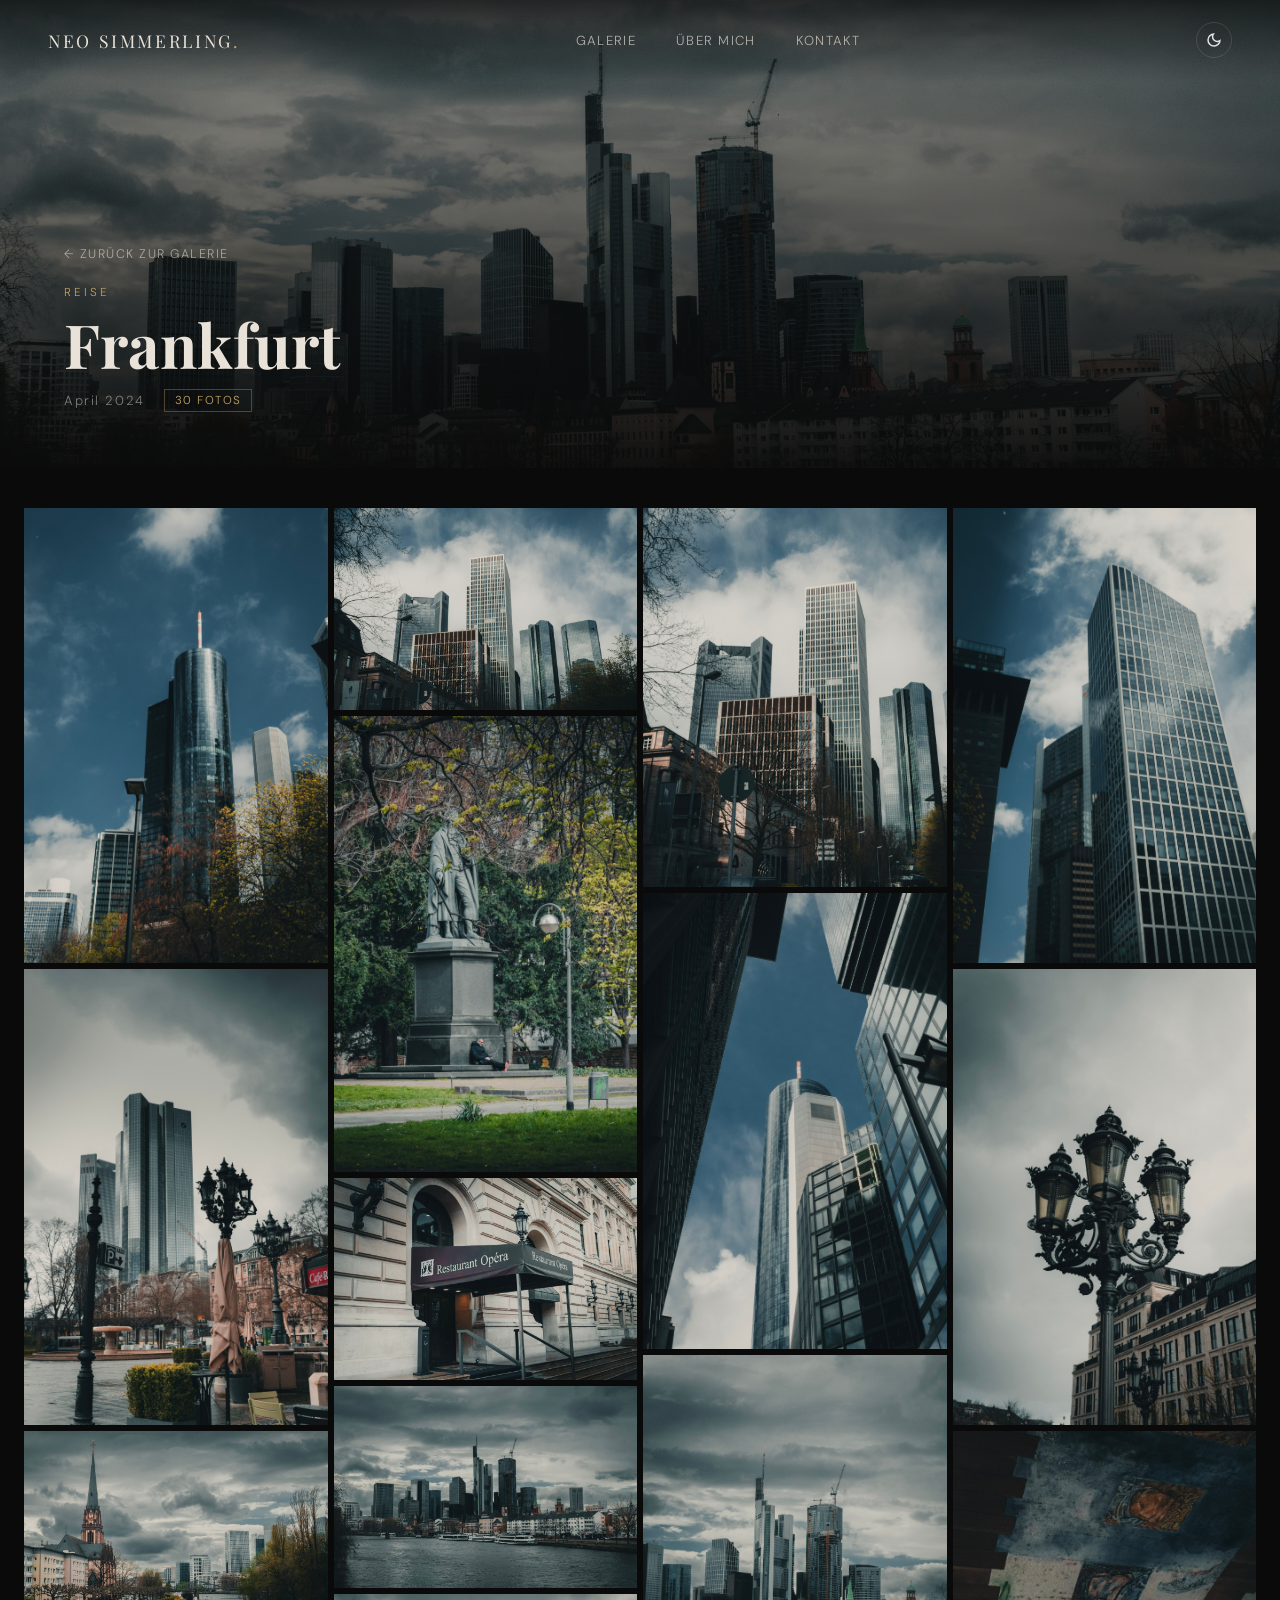
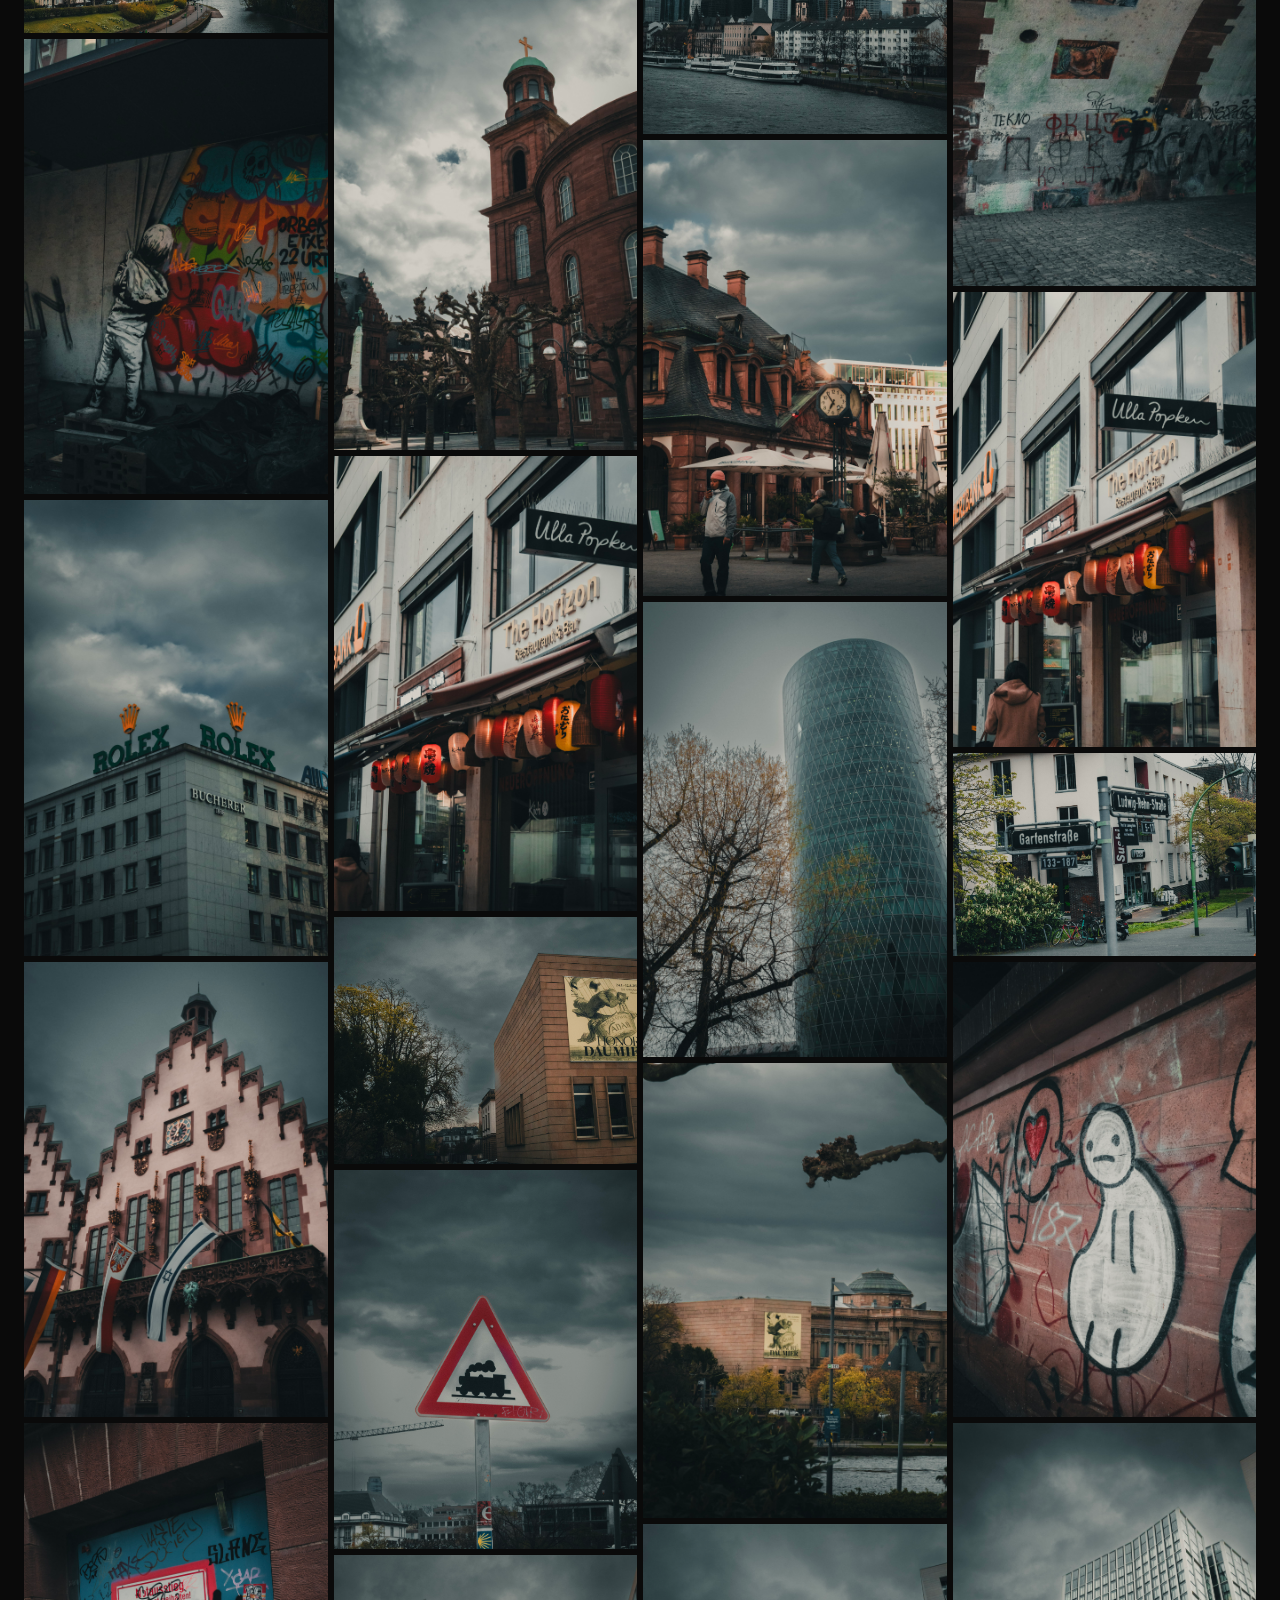
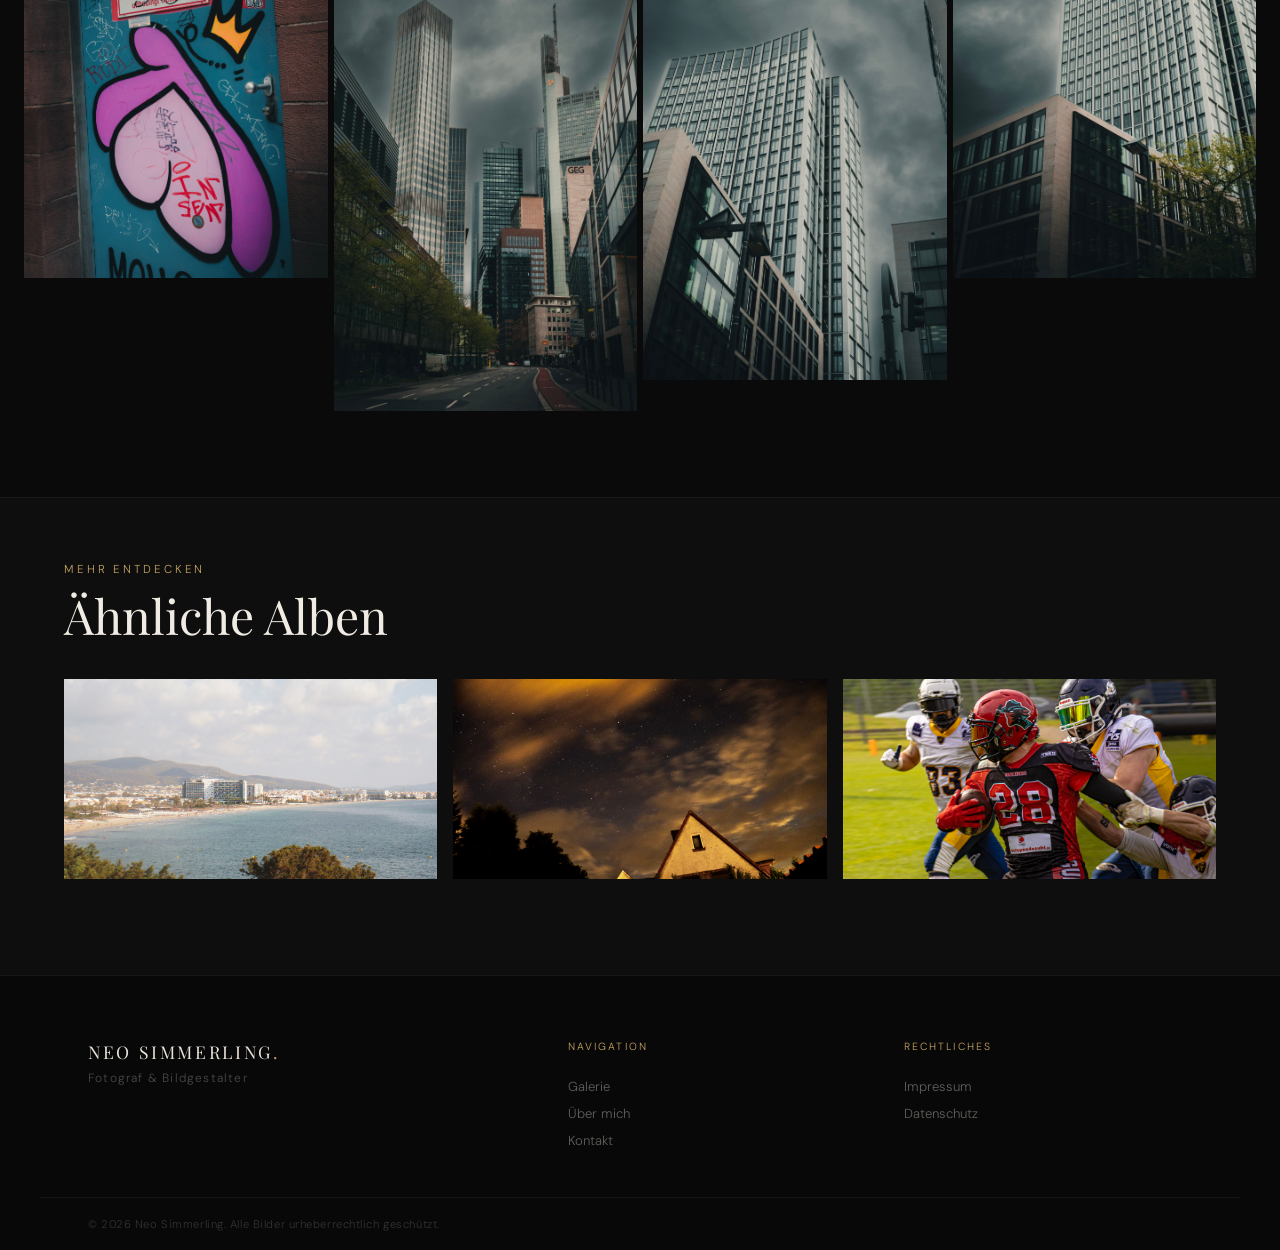
==== commit ac82acb0: "fix 1" ====
--- a/galerie/frankfurt/index.html
+++ b/galerie/frankfurt/index.html
@@ -21,9 +21,15 @@
       <a href="../../index.html#about">Über mich</a>
       <a href="../../index.html#contact">Kontakt</a>
     </div>
-    <button class="burger" id="burger" aria-label="Menü öffnen">
-      <span></span><span></span><span></span>
-    </button>
+    <div class="nav-right">
+      <button class="theme-toggle" id="themeToggle" aria-label="Dark/Light Mode">
+        <img class="theme-toggle__icon theme-toggle__icon--dark" src="../../icons/darkmode.svg" alt="Dark Mode" />
+        <img class="theme-toggle__icon theme-toggle__icon--light" src="../../icons/lightmode.svg" alt="Light Mode" />
+      </button>
+      <button class="burger" id="burger" aria-label="Menü öffnen">
+        <span></span><span></span><span></span>
+      </button>
+    </div>
   </nav>
 
   <div class="mobile-menu" id="mobileMenu">
--- a/css/style.css
+++ b/css/style.css
@@ -1,238 +1,3 @@
-/* ============================================================
-   macOS FENSTER – About + Contact
-   ============================================================ */
-
-.mac-section {
-  padding: 6rem 0;
-  background: #0a0a0a00;
-}
-
-/* Das Fenster */
-.mac-window {
-  max-width: 1200px;
-  margin: 0 auto;
-  background: #111;
-  border: 1px solid rgba(255,255,255,0.08);
-  border-radius: 12px;
-  overflow: hidden;
-  box-shadow: 0 40px 100px rgba(0,0,0,0.6);
-}
-
-/* Titelleiste */
-.mac-titlebar {
-  display: flex;
-  align-items: center;
-  gap: 8px;
-  padding: 0.85rem 1.2rem;
-  background: rgba(255,255,255,0.04);
-  border-bottom: 1px solid rgba(255,255,255,0.07);
-}
-.mac-dots { display: flex; gap: 8px; align-items: center; }
-.mac-dot {
-  width: 13px; height: 13px; border-radius: 50%;
-  display: inline-block; flex-shrink: 0; transition: filter 0.2s;
-}
-.mac-dot--red    { background: #ff5f57; box-shadow: 0 0 0 1px rgba(255,95,87,0.3); }
-.mac-dot--yellow { background: #febc2e; box-shadow: 0 0 0 1px rgba(254,188,46,0.3); }
-.mac-dot--green  { background: #28c840; box-shadow: 0 0 0 1px rgba(40,200,64,0.3); }
-.mac-window:hover .mac-dot { filter: brightness(1.1); }
-.mac-titlebar__title {
-  flex: 1; text-align: center;
-  font-size: 0.72rem; letter-spacing: 0.1em;
-  color: rgba(232,226,217,0.3);
-  font-family: 'DM Sans', sans-serif;
-  user-select: none;
-}
-.mac-titlebar__spacer { width: 50px; }
-
-/* Fenster-Body */
-.mac-body { padding: 2.5rem; }
-
-/* Bereich-Label (wie Finder-Sidebar-Titel) */
-.mac-pane__label {
-  font-size: 0.75rem;
-  letter-spacing: 0.22em;
-  text-transform: uppercase;
-  color: rgba(232,226,217,0.5);
-  margin-bottom: 1.8rem;
-  padding-bottom: 0.6rem;
-  border-bottom: 1px solid rgba(255,255,255,0.07);
-}
-
-.mac-pane__label:hover {
-  color: #c8a564;
-}
-
-/* Trennlinie zwischen Panes */
-.mac-separator {
-  height: 1px;
-  background: rgba(255,255,255,0.06);
-  margin: 2.5rem 0;
-}
-
-/* ── About-Grid ──────────────────────────────────────────── */
-.mac-about-grid {
-  display: grid;
-  grid-template-columns: 260px 1fr;
-  gap: 2.5rem;
-  align-items: start;
-}
-
-/* Foto */
-.mac-photo {
-  border-radius: 6px;
-  overflow: hidden;
-  border: 1px solid rgba(255,255,255,0.07);
-}
-.mac-photo .about-img-placeholder {
-  width: 100%; height: 300px;
-  position: relative; overflow: hidden; background: #0e0e0e;
-}
-.mac-photo .about-img-fallback {
-  position: absolute; inset: 0;
-  background: linear-gradient(160deg, #1a1410, #0d1520);
-  display: flex; align-items: center; justify-content: center;
-}
-.mac-photo .about-img-fallback svg { width: 80px; opacity: 0.3; }
-.about-img {
-  width: 100%; height: 100%;
-  object-fit: cover; object-position: center 70%; display: block;
-  transition: transform 0.6s ease;
-}
-.mac-photo:hover .about-img { transform: scale(1.03); }
-.mac-photo__label {
-  padding: 1rem 1.2rem;
-  background: rgba(255,255,255,0.03);
-  border-top: 1px solid rgba(255,255,255,0.06);
-}
-.mac-photo__name {
-  display: block;
-  font-family: 'Playfair Display', serif;
-  font-size: 1rem; color: #e8e2d9;
-}
-.mac-photo__role {
-  display: block;
-  font-size: 0.68rem; letter-spacing: 0.15em;
-  text-transform: uppercase; color: #c8a564; margin-top: 0.2rem;
-}
-
-/* Bio + Name */
-.mac-name {
-  font-family: 'Playfair Display', serif;
-  font-size: clamp(1.4rem, 2.5vw, 2rem);
-  color: #f0ebe3; margin-bottom: 1.2rem;
-}
-.about-bio p {
-  line-height: 1.85; color: rgba(232,226,217,0.65);
-  margin-bottom: 0.85rem; font-size: 0.95rem;
-}
-.about-tags { display: flex; flex-wrap: wrap; gap: 0.5rem; margin-top: 1rem; }
-.tag {
-  padding: 0.3rem 0.85rem;
-  border: 1px solid rgba(200,165,100,0.22);
-  font-size: 0.72rem; letter-spacing: 0.08em;
-  color: rgba(200,165,100,0.75); border-radius: 2px;
-}
-
-/* Stats */
-.mac-divider {
-  height: 1px; background: rgba(255,255,255,0.06);
-  margin: 1.8rem 0;
-}
-.mac-stats {
-  display: grid; grid-template-columns: repeat(3, 1fr); gap: 1rem;
-}
-.mac-stats .stat {
-  text-align: center; padding: 1.2rem 0.5rem;
-  border: 1px solid rgba(255,255,255,0.05);
-  border-radius: 4px; background: rgba(255,255,255,0.02);
-  transition: background 0.3s, border-color 0.3s;
-}
-.mac-stats .stat:hover {
-  background: rgba(200,165,100,0.05);
-  border-color: rgba(200,165,100,0.2);
-}
-.stat-num {
-  display: block; font-family: 'Playfair Display', serif;
-  font-size: 2rem; color: #c8a564; line-height: 1;
-}
-.stat-label {
-  font-size: 0.62rem; letter-spacing: 0.12em;
-  text-transform: uppercase; color: rgba(232,226,217,0.3);
-  margin-top: 0.4rem; display: block;
-}
-
-/* ── Kontakt ─────────────────────────────────────────────── */
-.mac-contact {
-  display: grid;
-  grid-template-columns: 1fr 1fr;
-  gap: 3rem;
-  align-items: stretch;
-}
-.mac-contact__headline {
-  display: flex; flex-direction: column; justify-content: center;
-}
-.mac-contact__title {
-  font-family: 'Playfair Display', serif;
-  font-size: clamp(1.6rem, 3vw, 2.4rem);
-  color: #f0ebe3; margin-bottom: 0.8rem;
-}
-.mac-contact__sub {
-  color: rgba(232,226,217,0.45); font-size: 0.9rem; line-height: 1.7;
-}
-.mac-contact__links {
-  display: flex; flex-direction: column; gap: 0.6rem;
-  height: 100%;
-}
-.mac-contact__item {
-  display: flex; justify-content: space-between; align-items: center;
-  padding: 1rem 1.2rem;
-  border: 1px solid rgba(255,255,255,0.07);
-  border-radius: 8px;
-  text-decoration: none; color: inherit;
-  background: rgba(255,255,255,0.025);
-  transition: border-color 0.25s, background 0.25s, transform 0.2s;
-  gap: 1rem;
-}
-.mac-contact__item:hover {
-  border-color: rgba(200,165,100,0.3);
-  background: rgba(200,165,100,0.04);
-  transform: translateX(4px);
-}
-.mac-contact__key {
-  font-size: 0.72rem; letter-spacing: 0.12em;
-  text-transform: uppercase; color: #c8a564;
-  white-space: nowrap;
-}
-.mac-contact__val {
-  font-size: 0.82rem; color: rgba(232,226,217,0.5);
-  text-align: right; word-break: break-all;
-}
-
-/* ── Responsive ──────────────────────────────────────────── */
-@media (max-width: 1100px) {
-  .mac-section { padding: 5rem 2rem; }
-}
-@media (max-width: 900px) {
-  .mac-section { padding: 4rem 1.5rem; }
-  .mac-body { padding: 2rem; }
-  .mac-about-grid { grid-template-columns: 1fr; }
-  .mac-photo .about-img-placeholder { height: 380px; }
-  .mac-stats { grid-template-columns: repeat(3, 1fr); }
-}
-@media (max-width: 640px) {
-  .mac-section { padding: 3rem 0.75rem; }
-  .mac-body { padding: 1.25rem; }
-  .mac-titlebar { padding: 0.65rem 1rem; }
-  .mac-dot { width: 11px; height: 11px; }
-  .mac-about-grid { grid-template-columns: 1fr; }
-  .mac-photo .about-img-placeholder { height: 480px; }
-  .mac-contact__item { flex-direction: column; align-items: flex-start; gap: 0.3rem; }
-  .mac-contact__val { text-align: left; }
-  .mac-stats { gap: 0.5rem; }
-  .stat-num { font-size: 1.6rem; }
-}
-
 /* === RESET & BASE === */
 a { color: inherit; text-decoration: none; }
 *, *::before, *::after { box-sizing: border-box; margin: 0; padding: 0; }
@@ -263,6 +28,7 @@
   display: flex; align-items: center; justify-content: space-between;
   padding: 1.4rem 3rem;
   transition: background 0.4s, padding 0.4s;
+  background: linear-gradient(to bottom, rgba(10,10,10,0.7) 0%, transparent 100%);
 }
 .nav.scrolled {
   background: rgba(10,10,10,0.92);
@@ -284,6 +50,34 @@
   transition: color 0.2s;
 }
 .nav-links a:hover { color: #c8a564; }
+.nav-right {
+  display: flex; align-items: center; gap: 1rem;
+}
+.theme-toggle {
+  width: 36px; height: 36px;
+  background: none;
+  border: 1px solid rgba(255,255,255,0.12);
+  border-radius: 50%;
+  cursor: pointer;
+  display: flex; align-items: center; justify-content: center;
+  color: rgba(232,226,217,0.6);
+  font-size: 0.9rem;
+  transition: border-color 0.2s, color 0.2s, background 0.2s;
+  -webkit-tap-highlight-color: transparent;
+  flex-shrink: 0;
+}
+.theme-toggle:hover { border-color: #c8a564; color: #c8a564; }
+.theme-toggle__icon { display: none; width: 18px; height: 18px; pointer-events: none; }
+body.dark  .theme-toggle__icon--dark  { display: block; }
+body.light .theme-toggle__icon--light { display: block; }
+
+/* Icon im Light Mode dunkel färben */
+body.light .theme-toggle__icon { filter: invert(1) sepia(1) saturate(2) hue-rotate(10deg) brightness(0.4); }
+body.theme-transitioning,
+body.theme-transitioning * {
+  transition: background 0.3s ease, color 0.3s ease, border-color 0.3s ease !important;
+}
+
 .nav-links a.active { color: #c8a564; }
 .nav-links a.active::after {
   content: '';
@@ -404,18 +198,12 @@
   grid-template-columns: repeat(3, 1fr);
   gap: 1rem;
 }
-.masonry-item {
-  position: relative; overflow: hidden; cursor: pointer; display: block;
-  border-radius: 12px;
-}
+.masonry-item { position: relative; overflow: hidden; cursor: pointer; display: block; }
 .masonry-item.hidden { display: none; }
 .masonry-item img { width: 100%; display: block; transition: transform 0.5s cubic-bezier(0.25,0.46,0.45,0.94); }
-.album-card .img-wrap {
-  height: 280px !important; min-height: unset !important;
-  border-radius: 12px; overflow: hidden;
-}
- img { height: 100% !important; object-fit: cover; object-position: center; }
+.album-card .img-wrap { height: 280px !important; min-height: unset !important; }
 .album-card .img-wrap img { height: 100% !important; object-fit: cover; object-position: center; }
+.masonry-item:hover img { transform: scale(1.04); }
 .masonry-item .item-overlay {
   position: absolute; inset: 0;
   background: linear-gradient(to top, rgba(10,10,10,0.85) 0%, transparent 60%);
@@ -466,6 +254,160 @@
 .lb-meta { text-align: center; margin-top: 1rem; padding: 0 1rem; }
 .lb-title { font-family: 'Playfair Display', serif; font-size: 1rem; color: #f0ebe3; }
 .lb-cat { font-size: 0.72rem; letter-spacing: 0.2em; text-transform: uppercase; color: #c8a564; margin-top: 0.3rem; }
+
+/* === ABOUT === */
+.about-section { padding: 6rem 3rem; background: #0a0a0a; }
+.about-header { text-align: center; margin-bottom: 3rem; }
+.about-grid {
+  display: grid;
+  grid-template-columns: 320px 1fr;
+  grid-template-rows: 1fr auto;
+  gap: 1rem;
+  max-width: 1100px;
+  margin: 0 auto;
+}
+.about-card--photo  { grid-column: 1; grid-row: 1 / 3; }
+.about-card--bio    { grid-column: 2; grid-row: 1; }
+.about-card--stats  { grid-column: 2; grid-row: 2; }
+
+.about-card {
+  background: #111;
+  border: 1px solid rgba(255,255,255,0.06);
+  border-radius: 3px; padding: 2rem;
+  position: relative; overflow: hidden;
+  transition: border-color 0.3s, transform 0.3s;
+}
+.about-card:hover { border-color: rgba(200,165,100,0.2); transform: translateY(-2px); }
+.about-card::before {
+  content: '';
+  position: absolute; top: 0; left: 0; right: 0; height: 1px;
+  background: linear-gradient(90deg, transparent, rgba(200,165,100,0.4), transparent);
+  opacity: 0; transition: opacity 0.3s;
+}
+.about-card:hover::before { opacity: 1; }
+.about-card__eyebrow { font-size: 0.68rem; letter-spacing: 0.2em; text-transform: uppercase; color: #c8a564; margin-bottom: 1.2rem; }
+
+.about-card--bio { min-height: 200px; }
+.about-bio p { line-height: 1.85; color: rgba(232,226,217,0.65); margin-bottom: 0.85rem; font-size: 0.95rem; }
+
+.about-card--photo { padding: 0; display: flex; flex-direction: column; min-height: 480px; }
+.about-card--photo .about-img-placeholder { flex: 1; min-height: 0; position: relative; overflow: hidden; }
+.about-card--photo .about-img-fallback {
+  position: absolute; inset: 0;
+  background: linear-gradient(160deg, #1a1410, #0d1520);
+  display: flex; align-items: center; justify-content: center;
+}
+.about-card--photo .about-img-fallback svg { width: 100px; opacity: 0.3; }
+.about-img { width: 100%; height: 100%; object-fit: cover; object-position: center top; display: block; transition: transform 0.6s ease; }
+.about-card--photo:hover .about-img { transform: scale(1.03); }
+.about-card__photo-label { padding: 1.2rem 1.5rem; background: #111; border-top: 1px solid rgba(255,255,255,0.06); }
+.about-card__name { display: block; font-family: 'Playfair Display', serif; font-size: 1.1rem; color: #e8e2d9; }
+.about-card__role { display: block; font-size: 0.72rem; letter-spacing: 0.15em; text-transform: uppercase; color: #c8a564; margin-top: 0.2rem; }
+
+.about-bio { margin-bottom: 1.5rem; }
+.about-bio p { line-height: 1.85; color: rgba(232,226,217,0.65); margin-bottom: 0.85rem; font-size: 0.95rem; }
+.about-tags { display: flex; flex-wrap: wrap; gap: 0.5rem; margin-top: 0.5rem; }
+
+.about-card--stats .about-stats {
+  display: grid; grid-template-columns: repeat(3, 1fr);
+  gap: 1rem; margin: 0; padding: 0; border: none;
+}
+.about-card--stats .stat {
+  text-align: center; padding: 1.5rem 0.5rem;
+  border: 1px solid rgba(255,255,255,0.05);
+  border-radius: 2px; background: rgba(255,255,255,0.02);
+  transition: background 0.3s, border-color 0.3s;
+}
+.about-card--stats .stat:hover { background: rgba(200,165,100,0.05); border-color: rgba(200,165,100,0.2); }
+.stat-num { display: block; font-family: 'Playfair Display', serif; font-size: 2.2rem; color: #c8a564; }
+.stat-label { font-size: 0.72rem; letter-spacing: 0.1em; text-transform: uppercase; color: rgba(232,226,217,0.4); margin-top: 0.2rem; display: block; }
+.tag { padding: 0.35rem 0.9rem; border: 1px solid rgba(200,165,100,0.25); font-size: 0.73rem; letter-spacing: 0.08em; color: rgba(200,165,100,0.8); }
+
+/* === CONTACT === */
+.contact-section { padding: 8rem 3rem; background: #080808; }
+.contact-inner { max-width: 900px; margin: 0 auto; text-align: center; }
+.contact-sub { margin-top: 1rem; color: rgba(232,226,217,0.5); line-height: 1.7; margin-bottom: 3.5rem; }
+
+.contact-layout {
+  display: grid;
+  grid-template-columns: 1.4fr 1fr;
+  grid-template-rows: auto auto;
+  gap: 1rem;
+  text-align: left;
+}
+
+.contact-main {
+  position: relative;
+  display: flex; flex-direction: column; justify-content: center;
+  min-height: 260px; padding: 2.5rem;
+  text-decoration: none; color: inherit;
+  overflow: hidden;
+  border: 1px solid rgba(255,255,255,0.07);
+  border-radius: 3px; background: #111;
+  transition: border-color 0.3s, transform 0.3s;
+  grid-column: 1; grid-row: 1 / 3;
+}
+.contact-main__bg {
+  position: absolute; inset: 0;
+  background: radial-gradient(ellipse 80% 80% at 0% 100%, rgba(200,165,100,0.07) 0%, transparent 65%);
+  transition: opacity 0.4s;
+}
+.contact-main:hover { border-color: rgba(200,165,100,0.35); transform: translateY(-3px); }
+.contact-main:hover .contact-main__bg { opacity: 1.8; }
+.contact-main::before {
+  content: '';
+  position: absolute; top: 0; left: 0; right: 0; height: 1px;
+  background: linear-gradient(90deg, transparent, rgba(200,165,100,0.5), transparent);
+  opacity: 0; transition: opacity 0.3s;
+}
+.contact-main:hover::before { opacity: 1; }
+.contact-main__content { position: relative; z-index: 1; }
+.contact-main__icon { display: block; font-size: 1.8rem; margin-bottom: 1.8rem; opacity: 0.5; }
+.contact-main__label {
+  display: block; font-size: 0.62rem; letter-spacing: 0.25em;
+  text-transform: uppercase; color: #c8a564; margin-bottom: 0.6rem;
+}
+.contact-main__value {
+  display: block; font-family: 'Playfair Display', serif;
+  font-size: 1.2rem; color: #e8e2d9; margin-bottom: 1.8rem; word-break: break-all;
+}
+.contact-main__cta {
+  display: inline-block; font-size: 0.72rem; letter-spacing: 0.15em;
+  text-transform: uppercase; color: rgba(200,165,100,0.5);
+  border-bottom: 1px solid rgba(200,165,100,0.2); padding-bottom: 0.2rem;
+  transition: color 0.2s, border-color 0.2s;
+}
+.contact-main:hover .contact-main__cta { color: #c8a564; border-color: rgba(200,165,100,0.5); }
+
+.contact-side {
+  display: grid;
+  grid-template-rows: 1fr 1fr;
+  gap: 1rem;
+  grid-column: 2; grid-row: 1 / 3;
+}
+.contact-card {
+  display: flex; flex-direction: row; align-items: center;
+  gap: 1.2rem; padding: 1.6rem 1.8rem;
+  background: #111; border: 1px solid rgba(255,255,255,0.07);
+  border-radius: 3px; text-decoration: none; color: inherit;
+  position: relative; overflow: hidden;
+  transition: border-color 0.3s, transform 0.3s, background 0.3s;
+}
+.contact-card::before {
+  content: '';
+  position: absolute; top: 0; left: 0; right: 0; height: 1px;
+  background: linear-gradient(90deg, transparent, rgba(200,165,100,0.4), transparent);
+  opacity: 0; transition: opacity 0.3s;
+}
+.contact-card:hover { border-color: rgba(200,165,100,0.3); transform: translateY(-2px); background: #141414; }
+.contact-card:hover::before { opacity: 1; }
+.contact-card__icon { font-size: 1.4rem; opacity: 0.5; flex-shrink: 0; }
+.contact-card__text { display: flex; flex-direction: column; gap: 0.25rem; }
+.contact-card__label {
+  font-size: 0.6rem; letter-spacing: 0.22em;
+  text-transform: uppercase; color: #c8a564;
+}
+.contact-card__value { font-size: 0.8rem; color: rgba(232,226,217,0.55); }
 
 /* === FOOTER === */
 .footer { background: #080808; border-top: 1px solid rgba(255,255,255,0.06); }
@@ -536,6 +478,72 @@
 .scroll-top.visible { opacity: 1; transform: translateY(0); pointer-events: auto; }
 .scroll-top:hover { background: rgba(200,165,100,0.1); border-color: #c8a564; }
 
+/* === LIGHT MODE === */
+body.light {
+  background: #f5f2ee;
+  color: #1a1714;
+}
+body.light .nav.scrolled {
+  background: rgba(245,242,238,0.92);
+  border-bottom-color: rgba(0,0,0,0.08);
+}
+body.light .nav-logo { color: #1a1714; }
+body.light .nav-links a { color: rgba(26,23,20,0.65); }
+body.light .nav-links a:hover { color: #8a6a2e; }
+body.light .nav-logo span { color: #8a6a2e; }
+body.light .theme-toggle { border-color: rgba(0,0,0,0.15); color: rgba(26,23,20,0.6); }
+body.light .theme-toggle:hover { border-color: #8a6a2e; color: #8a6a2e; }
+body.light .burger span { background: #1a1714; }
+body.light .mobile-menu { background: #f5f2ee; }
+body.light .mobile-link { color: #1a1714; }
+body.light .mobile-link:hover { color: #8a6a2e; }
+
+body.light .gallery-section { background: #f5f2ee; }
+body.light .filter-btn { border-color: rgba(0,0,0,0.12); color: rgba(26,23,20,0.45); }
+body.light .filter-btn.active { border-color: #8a6a2e; color: #8a6a2e; background: rgba(138,106,46,0.07); }
+body.light .filter-btn:hover { border-color: rgba(138,106,46,0.4); color: #8a6a2e; }
+body.light .item-title { color: #f0ebe3; }
+
+body.light .mac-window { background: #fff; border-color: rgba(0,0,0,0.08); box-shadow: 0 20px 60px rgba(0,0,0,0.12); }
+body.light .mac-titlebar { background: rgba(0,0,0,0.03); border-bottom-color: rgba(0,0,0,0.07); }
+body.light .mac-titlebar__title { color: rgba(26,23,20,0.3); }
+body.light .mac-pane__label { color: rgba(26,23,20,0.45); border-bottom-color: rgba(0,0,0,0.07); }
+body.light .mac-pane__label:hover { color: #8a6a2e; }
+body.light .mac-separator { background: rgba(0,0,0,0.07); }
+body.light .mac-body { background: #fff; }
+body.light .mac-photo { border-color: rgba(0,0,0,0.08); }
+body.light .mac-photo__label { background: rgba(0,0,0,0.02); border-top-color: rgba(0,0,0,0.06); }
+body.light .mac-photo__name { color: #1a1714; }
+body.light .mac-name { color: #1a1714; }
+body.light .about-bio p { color: rgba(26,23,20,0.7); }
+body.light .tag { border-color: rgba(138,106,46,0.25); color: rgba(138,106,46,0.8); }
+body.light .mac-divider { background: rgba(0,0,0,0.07); }
+body.light .mac-stats .stat { border-color: rgba(0,0,0,0.06); background: rgba(0,0,0,0.02); }
+body.light .mac-stats .stat:hover { background: rgba(138,106,46,0.05); border-color: rgba(138,106,46,0.2); }
+body.light .stat-label { color: rgba(26,23,20,0.35); }
+body.light .mac-contact__title { color: #1a1714; }
+body.light .mac-contact__sub { color: rgba(26,23,20,0.5); }
+body.light .mac-contact__item { border-color: rgba(0,0,0,0.08); background: rgba(0,0,0,0.02); }
+body.light .mac-contact__item:hover { border-color: rgba(138,106,46,0.3); background: rgba(138,106,46,0.04); }
+body.light .mac-contact__key { color: #8a6a2e; }
+body.light .mac-contact__val { color: rgba(26,23,20,0.5); }
+
+body.light .footer { background: #ece9e4; border-top-color: rgba(0,0,0,0.08); }
+body.light .footer-bottom { border-top-color: rgba(0,0,0,0.06); }
+body.light .footer-logo { color: #1a1714; }
+body.light .footer-tagline { color: rgba(26,23,20,0.35); }
+body.light .footer-social { color: rgba(26,23,20,0.45); border-color: rgba(0,0,0,0.1); }
+body.light .footer-social:hover { color: #8a6a2e; border-color: rgba(138,106,46,0.4); }
+body.light .footer-nav a { color: rgba(26,23,20,0.45); }
+body.light .footer-nav a:hover { color: #1a1714; }
+body.light .footer-bottom p { color: rgba(26,23,20,0.25); }
+body.light .footer-links a { color: rgba(26,23,20,0.35); }
+body.light .footer-links a:hover { color: #8a6a2e; }
+body.light .section-eyebrow { color: #8a6a2e; }
+body.light .section-title { color: #1a1714; }
+body.light ::-webkit-scrollbar-track { background: #f5f2ee; }
+body.light ::-webkit-scrollbar-thumb { background: #c8b898; }
+
 /* === SEITEN-ÜBERGANG === */
 .page-transition {
   position: fixed; inset: 0; z-index: 9999;
@@ -631,172 +639,4 @@
   .filter-btn { padding: 0.35rem 0.7rem; font-size: 0.65rem; }
   .about-card--stats .about-stats { grid-template-columns: repeat(3, 1fr); }
   .stat-num { font-size: 1.5rem; }
-/* === FOOTER === */
-.footer { background: #080808; border-top: 1px solid rgba(255,255,255,0.06); }
-.footer-inner {
-  display: grid;
-  grid-template-columns: 1.5fr 1fr 1fr;
-  gap: 3rem; padding: 4rem 3rem 3rem;
-  max-width: 1200px; margin: 0 auto;
-}
-.footer-bottom {
-  display: flex; align-items: center; justify-content: space-between;
-  padding: 1.2rem 3rem;
-  border-top: 1px solid rgba(255,255,255,0.05);
-  max-width: 1200px; margin: 0 auto;
-}
-.footer-logo {
-  font-family: 'Playfair Display', serif; font-size: 1.1rem;
-  letter-spacing: 0.15em; color: #e8e2d9; text-transform: uppercase;
-}
-.footer-logo span { color: #c8a564; }
-.footer-tagline { font-size: 0.75rem; color: rgba(232,226,217,0.3); letter-spacing: 0.1em; margin-top: 0.4rem; }
-.footer-socials { display: flex; gap: 1rem; margin-top: 1.5rem; flex-wrap: wrap; }
-.footer-social {
-  color: rgba(232,226,217,0.4); text-decoration: none;
-  font-size: 0.72rem; letter-spacing: 0.12em; text-transform: uppercase;
-  border: 1px solid rgba(255,255,255,0.1); padding: 0.35rem 0.8rem; border-radius: 2px;
-  transition: color 0.2s, border-color 0.2s;
-}
-.footer-social:hover { color: #c8a564; border-color: rgba(200,165,100,0.4); }
-.footer-nav__label {
-  font-size: 0.65rem; letter-spacing: 0.2em; text-transform: uppercase;
-  color: #c8a564; margin-bottom: 1rem;
-}
-.footer-nav { display: flex; flex-direction: column; gap: 0.6rem; }
-.footer-nav a {
-  color: rgba(232,226,217,0.4); text-decoration: none;
-  font-size: 0.82rem; transition: color 0.2s;
-}
-.footer-nav a:hover { color: #e8e2d9; }
-.footer-bottom p { font-size: 0.7rem; color: rgba(232,226,217,0.2); letter-spacing: 0.05em; }
-.footer-links { display: flex; gap: 1.2rem; }
-.footer-links a {
-  color: rgba(232,226,217,0.3); text-decoration: none;
-  font-size: 0.75rem; letter-spacing: 0.08em; transition: color 0.2s;
-}
-.footer-links a:hover { color: #c8a564; }
-.footer-admin-link { color: rgba(232,226,217,0.1); text-decoration: none; font-size: 0.9rem; transition: color 0.3s; }
-.footer-admin-link:hover { color: rgba(200,165,100,0.5); }
-
-/* === FADE-IN === */
-.fade-in { opacity: 0; transform: translateY(20px); transition: opacity 0.6s ease, transform 0.6s ease; }
-.fade-in.visible { opacity: 1; transform: translateY(0); }
-
-/* === SCROLL-TO-TOP === */
-.scroll-top {
-  position: fixed; bottom: 2rem; right: 2rem; z-index: 90;
-  width: 44px; height: 44px;
-  background: rgba(10,10,10,0.85);
-  border: 1px solid rgba(200,165,100,0.35); color: #c8a564;
-  font-size: 1.1rem; cursor: pointer; border-radius: 2px;
-  display: flex; align-items: center; justify-content: center;
-  opacity: 0; transform: translateY(10px);
-  transition: opacity 0.3s, transform 0.3s, border-color 0.2s, background 0.2s;
-  pointer-events: none;
-  backdrop-filter: blur(8px); -webkit-backdrop-filter: blur(8px);
-  -webkit-tap-highlight-color: transparent;
-}
-.scroll-top.visible { opacity: 1; transform: translateY(0); pointer-events: auto; }
-.scroll-top:hover { background: rgba(200,165,100,0.1); border-color: #c8a564; }
-
-/* === SEITEN-ÜBERGANG === */
-.page-transition {
-  position: fixed; inset: 0; z-index: 9999;
-  background: #0a0a0a; pointer-events: none;
-  opacity: 0; transition: opacity 0.35s ease;
-}
-.page-transition.active { opacity: 1; pointer-events: all; }
-
-/* ================================================================
-   RESPONSIVE
-   ================================================================ */
-
-/* Tablet Landscape (≤ 1100px) */
-@media (max-width: 1100px) {
-  .gallery-section { padding: 5rem 2rem; }
-  .masonry { gap: 0.85rem; }
-}
-
-/* Tablet Portrait (≤ 900px) */
-@media (max-width: 900px) {
-  .nav { padding: 1.2rem 1.5rem; }
-  .nav.scrolled { padding: 0.9rem 1.5rem; }
-  .nav-links { display: none; }
-  .burger { display: flex; }
-  .hero-content { padding: 0 1.5rem; }
-  .gallery-section { padding: 5rem 1.5rem; }
-  .masonry { grid-template-columns: repeat(2, 1fr); gap: 0.75rem; }
-  .album-card .img-wrap { height: 240px !important; }
-
-  /* About */
-  .about-section { padding: 5rem 1.5rem; }
-  .about-grid { grid-template-columns: 1fr; grid-template-rows: auto; gap: 0.75rem; }
-  .about-card--photo { grid-column: 1; grid-row: auto; min-height: 380px; }
-  .about-card--bio   { grid-column: 1; grid-row: auto; }
-  .about-card--stats { grid-column: 1; grid-row: auto; }
-
-  .contact-section { padding: 5rem 1.5rem; }
-  .contact-layout { grid-template-columns: 1fr; grid-template-rows: auto; }
-  .contact-main { grid-column: 1; grid-row: auto; min-height: 220px; }
-  .contact-side { grid-column: 1; grid-row: auto; }
-  .footer-inner { grid-template-columns: 1fr 1fr; gap: 2rem; padding: 3rem 1.5rem 2rem; }
-  .footer-bottom { padding: 1rem 1.5rem; }
-
-  /* Mac */
-  .mac-contact { grid-template-columns: 1fr; gap: 1.5rem; align-items: start; }
-  .mac-contact__links { grid-template-rows: auto; }
-}
-
-/* Handy (≤ 640px) */
-@media (max-width: 640px) {
-  .nav { padding: 1rem 1.25rem; }
-  .nav.scrolled { padding: 0.8rem 1.25rem; }
-  .hero-title { font-size: 2.4rem; }
-  .hero-content { padding: 0 1.25rem; }
-  .hero-sub { font-size: 0.75rem; }
-  .gallery-section { padding: 4rem 0.75rem 3rem; }
-  .masonry { grid-template-columns: repeat(2, 1fr); gap: 0.4rem; }
-  .album-card .img-wrap { height: 180px !important; }
-  .item-title { font-size: 0.82rem; }
-  .filter-bar { gap: 0.35rem; margin-bottom: 1.5rem; }
-  .filter-btn { padding: 0.4rem 0.85rem; font-size: 0.7rem; letter-spacing: 0.08em; }
-
-  /* About */
-  .about-section { padding: 4rem 1rem; }
-  .about-grid { grid-template-columns: 1fr; gap: 0.75rem; }
-  .about-card--photo { min-height: 320px; }
-  .about-card { padding: 1.5rem; }
-  .about-card--stats .about-stats { grid-template-columns: repeat(3, 1fr); gap: 0.5rem; }
-  .about-card--stats .stat { padding: 1rem 0.25rem; }
-  .stat-num { font-size: 1.8rem; }
-
-  .contact-section { padding: 4rem 1rem; }
-  .contact-main { min-height: 180px; padding: 2rem; }
-  .contact-main__value { font-size: 0.95rem; }
-  .contact-card { padding: 1.4rem 1.5rem; }
-  .footer-inner { grid-template-columns: 1fr; gap: 0; padding: 2.5rem 1.25rem 1.5rem; }
-  .footer-brand { margin-bottom: 2rem; }
-  .footer-nav { padding: 1.2rem 0; border-top: 1px solid rgba(255,255,255,0.05); }
-  .footer-nav:last-child { border-bottom: 1px solid rgba(255,255,255,0.05); }
-  .footer-bottom { padding: 1rem 1.25rem; flex-direction: column; align-items: flex-start; gap: 0.4rem; }
-  .scroll-top { bottom: 1.2rem; right: 1.2rem; }
-
-  /* Lightbox */
-  .lb-prev, .lb-next { top: auto; bottom: 5.5rem; transform: none; width: 48px; height: 48px; }
-  .lb-prev { left: 1.5rem; }
-  .lb-next { right: 1.5rem; }
-  .lb-img-wrap { max-width: 100vw; max-height: 72vh; }
-  .lb-img { max-height: 72vh; }
-}
-
-/* Kleines Handy (≤ 390px) */
-@media (max-width: 390px) {
-  .masonry { grid-template-columns: repeat(2, 1fr); gap: 0.3rem; }
-  .album-card .img-wrap { height: 150px !important; }
-  .hero-title { font-size: 2rem; }
-  .gallery-section { padding: 3.5rem 0.5rem 2.5rem; }
-  .filter-btn { padding: 0.35rem 0.7rem; font-size: 0.65rem; }
-  .about-card--stats .about-stats { grid-template-columns: repeat(3, 1fr); }
-  .stat-num { font-size: 1.5rem; }
 }
--- a/css/galerie.css
+++ b/css/galerie.css
@@ -197,4 +197,28 @@
 }
 @media (max-width: 390px) {
   .album-header { height: 32vh; min-height: 180px; }
+}
+
+/* === LIGHT MODE – Galerie === */
+body.light .album-header-overlay {
+  background: linear-gradient(to bottom, rgba(245,242,238,0.2) 0%, rgba(245,242,238,0.7) 70%, rgba(245,242,238,0.95) 100%);
+}
+body.light .album-title { color: #1a1714; }
+body.light .album-date { color: rgba(26,23,20,0.5); }
+body.light .album-photo-count { color: #8a6a2e; border-color: rgba(138,106,46,0.35); }
+body.light .back-link { color: rgba(26,23,20,0.5); }
+body.light .back-link:hover { color: #8a6a2e; }
+body.light .mac-pane__label { color: rgba(26,23,20,0.45); }
+body.light .album-section { background: #f5f2ee; }
+body.light #album-grid .masonry-item { border-color: rgba(0,0,0,0.06); }
+body.light .related-section { background: #ece9e4; border-top-color: rgba(0,0,0,0.07); }
+body.light .related-card-title { color: #1a1714; }
+body.light .related-card-cat { color: #8a6a2e; }
+body.light .lb-img-wrap { background: transparent; }
+
+body.light .nav {
+  background: linear-gradient(to bottom, rgba(245,242,238,0.7) 0%, transparent 100%);
+}
+body.dark .nav {
+  background: linear-gradient(to bottom, rgba(10,10,10,0.7) 0%, transparent 100%);
 }
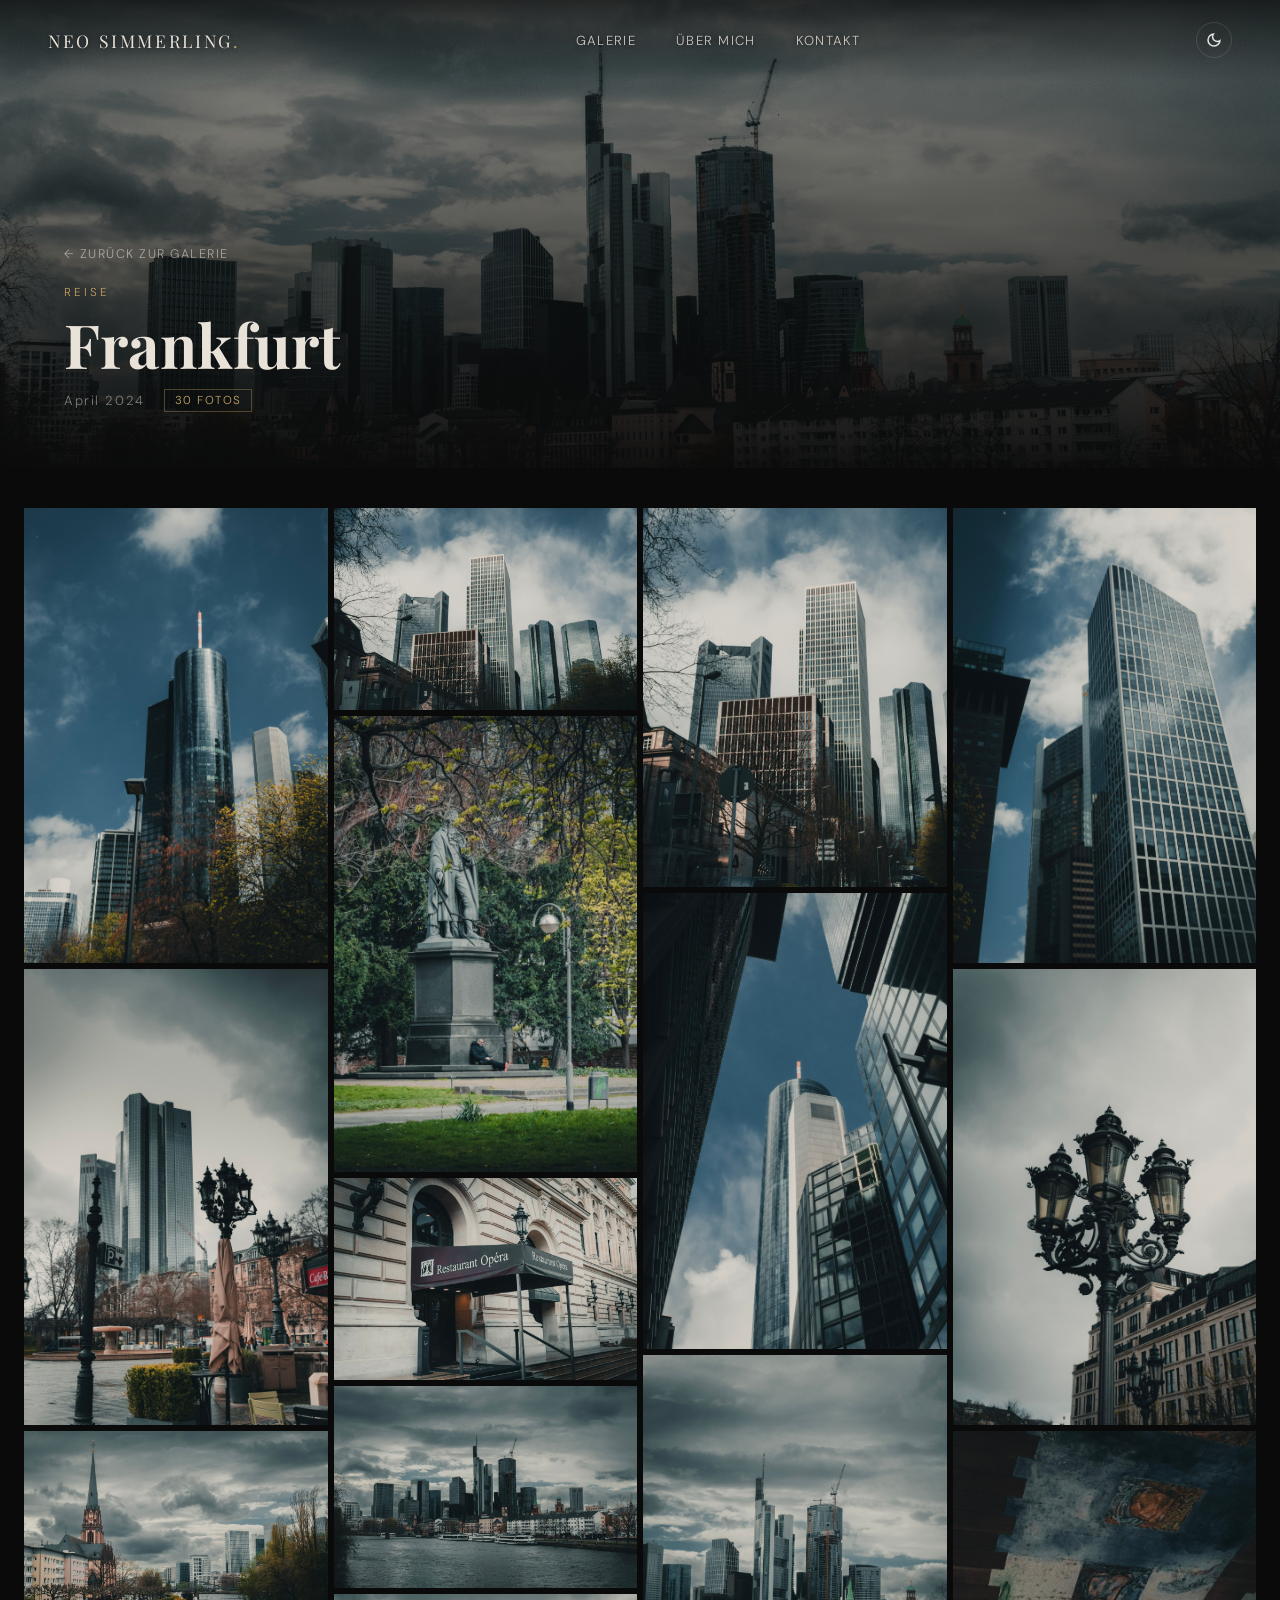
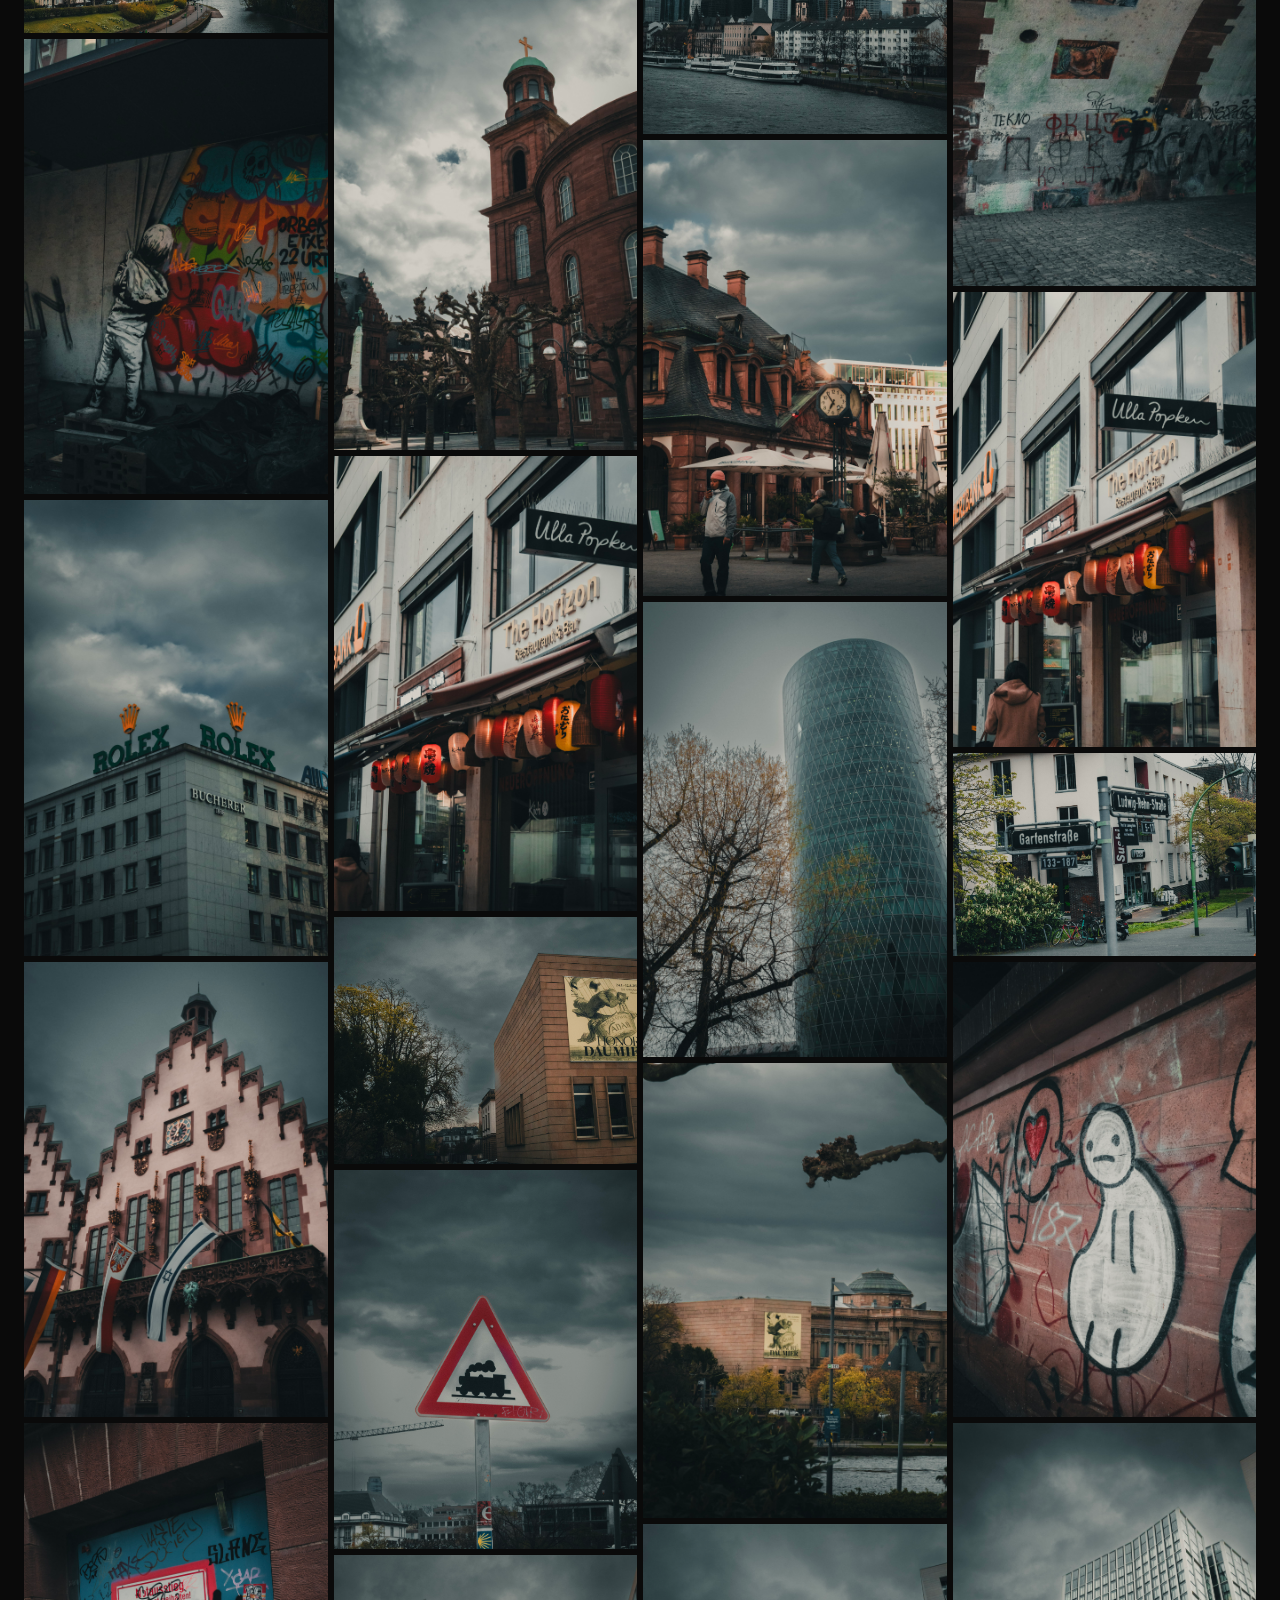
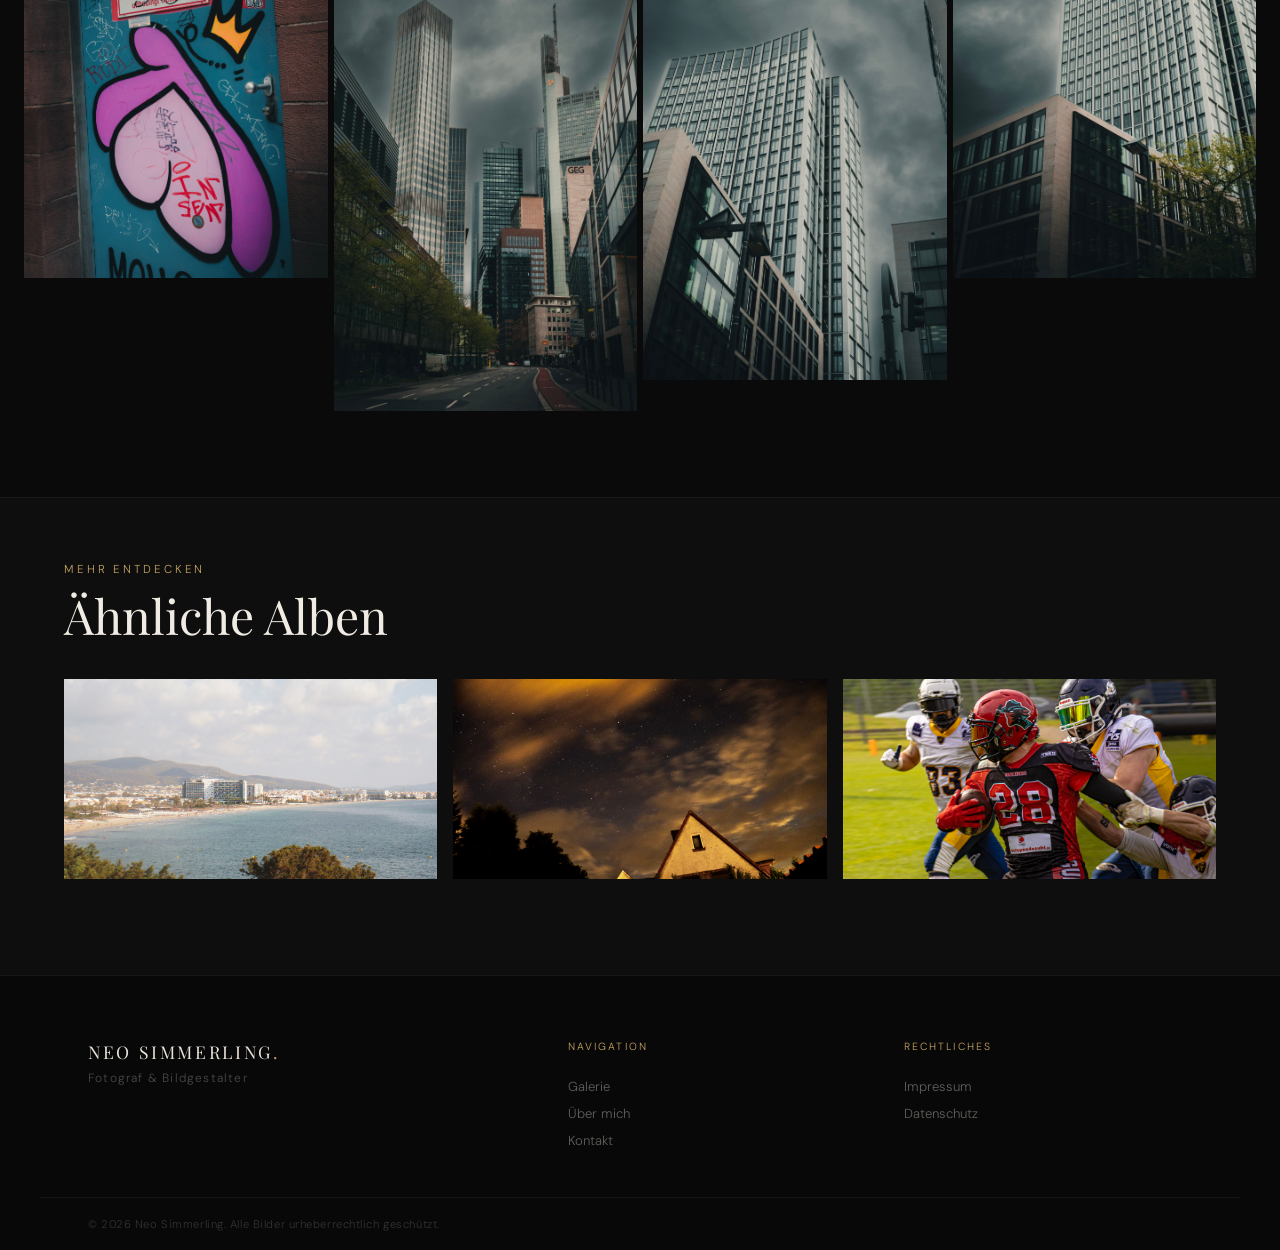
==== commit 8d9aa65d: "bild teilen button" ====
--- a/galerie/frankfurt/index.html
+++ b/galerie/frankfurt/index.html
@@ -12,9 +12,9 @@
   <link rel="stylesheet" href="../../css/galerie.css" />
 </head>
 <body data-album="frankfurt">
-  <div class="page-transition fade-out" id="pageTransition"></div>
+  <div class="page-transition" id="pageTransition"></div>
 
-  <nav class="nav" id="nav">
+  <nav class="nav scrolled" id="nav">
     <a href="../../index.html" class="nav-logo">Neo Simmerling<span>.</span></a>
     <div class="nav-links">
       <a href="../../index.html#gallery">Galerie</a>
@@ -68,8 +68,19 @@
       <img class="lb-img" id="lbImg" src="" alt="" draggable="false" />
     </div>
     <div class="lb-meta">
-      <p class="lb-title"   id="lbTitle"></p>
-      <p class="lb-counter" id="lbCounter"></p>
+      <p class="lb-title" id="lbTitle"></p>
+      <div class="lb-actions">
+        <p class="lb-counter" id="lbCounter"></p>
+        <button class="lb-share" id="lbShare" aria-label="Bild teilen">
+          <svg viewBox="0 0 24 24" fill="none" stroke="currentColor" stroke-width="1.8" stroke-linecap="round" stroke-linejoin="round">
+            <circle cx="18" cy="5" r="3"/><circle cx="6" cy="12" r="3"/><circle cx="18" cy="19" r="3"/>
+            <line x1="8.59" y1="13.51" x2="15.42" y2="17.49"/>
+            <line x1="15.41" y1="6.51" x2="8.59" y2="10.49"/>
+          </svg>
+          <span class="lb-share__label">Teilen</span>
+        </button>
+        <div class="lb-share-toast" id="lbShareToast">Link kopiert ✓</div>
+      </div>
     </div>
   </div>
 
--- a/css/style.css
+++ b/css/style.css
@@ -41,13 +41,16 @@
   font-family: 'Playfair Display', serif;
   font-size: 1.1rem; letter-spacing: 0.15em;
   color: #e8e2d9; text-decoration: none; text-transform: uppercase;
+  text-shadow: 0 1px 4px rgba(0,0,0,0.5);
 }
 .nav-logo span { color: #c8a564; }
 .nav-links { display: flex; gap: 2.5rem; }
 .nav-links a {
-  color: rgba(232,226,217,0.7); text-decoration: none;
+  color: rgba(232,226,217,0.85);
+  text-decoration: none;
   font-size: 0.82rem; letter-spacing: 0.1em; text-transform: uppercase;
   transition: color 0.2s;
+  text-shadow: 0 1px 4px rgba(0,0,0,0.5);
 }
 .nav-links a:hover { color: #c8a564; }
 .nav-right {
@@ -204,12 +207,14 @@
 .album-card .img-wrap { height: 280px !important; min-height: unset !important; }
 .album-card .img-wrap img { height: 100% !important; object-fit: cover; object-position: center; }
 .masonry-item:hover img { transform: scale(1.04); }
+.masonry-item { pointer-events: auto; }
 .masonry-item .item-overlay {
   position: absolute; inset: 0;
   background: linear-gradient(to top, rgba(10,10,10,0.85) 0%, transparent 60%);
   opacity: 0; transition: opacity 0.3s;
   display: flex; align-items: flex-end; justify-content: space-between;
   padding: 1.2rem; gap: 0.5rem;
+  pointer-events: none;
 }
 .masonry-item:hover .item-overlay { opacity: 1; }
 .item-title { font-family: 'Playfair Display', serif; font-size: 0.95rem; color: #f0ebe3; }
@@ -503,6 +508,25 @@
 body.light .filter-btn.active { border-color: #8a6a2e; color: #8a6a2e; background: rgba(138,106,46,0.07); }
 body.light .filter-btn:hover { border-color: rgba(138,106,46,0.4); color: #8a6a2e; }
 body.light .item-title { color: #f0ebe3; }
+
+body.light .about-section { background: #f5f2ee; }
+body.light .about-card { background: #fff; border-color: rgba(0,0,0,0.07); }
+body.light .about-card::before { background: linear-gradient(90deg, transparent, rgba(138,106,46,0.3), transparent); }
+body.light .about-card__eyebrow { color: #8a6a2e; }
+body.light .about-card__name { color: #1a1714; }
+body.light .about-card__photo-label { background: #fff; border-top-color: rgba(0,0,0,0.06); }
+body.light .about-bio p { color: rgba(26,23,20,0.7); }
+body.light .about-card--stats .stat { border-color: rgba(0,0,0,0.06); background: rgba(0,0,0,0.02); }
+body.light .about-card--stats .stat:hover { background: rgba(138,106,46,0.05); border-color: rgba(138,106,46,0.2); }
+body.light .stat-label { color: rgba(26,23,20,0.35); }
+body.light .tag { border-color: rgba(138,106,46,0.25); color: rgba(138,106,46,0.8); }
+
+body.light .contact-section { background: #f0ede8; }
+body.light .contact-main { background: #fff; border-color: rgba(0,0,0,0.08); }
+body.light .contact-main__value { color: #1a1714; }
+body.light .contact-card { background: #fff; border-color: rgba(0,0,0,0.08); }
+body.light .contact-card:hover { background: #f8f5f0; }
+body.light .contact-card__value { color: rgba(26,23,20,0.55); }
 
 body.light .mac-window { background: #fff; border-color: rgba(0,0,0,0.08); box-shadow: 0 20px 60px rgba(0,0,0,0.12); }
 body.light .mac-titlebar { background: rgba(0,0,0,0.03); border-bottom-color: rgba(0,0,0,0.07); }
--- a/css/galerie.css
+++ b/css/galerie.css
@@ -112,6 +112,40 @@
 .item-date { font-size: 0.72rem; color: rgba(232,226,217,0.45); letter-spacing: 0.08em; margin-top: 0.2rem; }
 .lb-counter { font-size: 0.78rem; color: rgba(232,226,217,0.45); letter-spacing: 0.12em; margin-top: 0.25rem; }
 
+.lb-meta {
+  display: flex; flex-direction: column; align-items: center; gap: 0.4rem;
+}
+.lb-actions {
+  display: flex; align-items: center; gap: 1.2rem;
+  position: relative;
+}
+.lb-share {
+  display: flex; align-items: center; gap: 0.4rem;
+  background: none; border: 1px solid rgba(232,226,217,0.15);
+  color: rgba(232,226,217,0.5);
+  padding: 0.35rem 0.85rem; border-radius: 100px;
+  cursor: pointer; font-family: 'DM Sans', sans-serif;
+  font-size: 0.72rem; letter-spacing: 0.1em; text-transform: uppercase;
+  transition: border-color 0.2s, color 0.2s;
+  -webkit-tap-highlight-color: transparent;
+}
+.lb-share svg { width: 14px; height: 14px; flex-shrink: 0; }
+.lb-share:hover { border-color: #c8a564; color: #c8a564; }
+
+.lb-share-toast {
+  position: absolute; bottom: calc(100% + 8px); left: 50%;
+  transform: translateX(-50%) translateY(4px);
+  background: #c8a564; color: #0a0a0a;
+  font-size: 0.7rem; letter-spacing: 0.1em; text-transform: uppercase;
+  padding: 0.35rem 0.8rem; border-radius: 4px;
+  opacity: 0; pointer-events: none;
+  transition: opacity 0.2s, transform 0.2s;
+  white-space: nowrap;
+}
+.lb-share-toast.show {
+  opacity: 1; transform: translateX(-50%) translateY(0);
+}
+
 .album-not-found { text-align: center; padding: 8rem 2rem; color: rgba(232,226,217,0.4); }
 
 /* Lightbox Blur */
@@ -163,13 +197,13 @@
 .related-card-title {
   font-family: 'Playfair Display', serif;
   font-size: 0.95rem;
-  color: #f0ebe3;
+  color: #f0ebe3 !important;
 }
 .related-card-cat {
   font-size: 0.68rem;
   letter-spacing: 0.15em;
   text-transform: uppercase;
-  color: #c8a564;
+  color: #c8a564 !important;
   margin-top: 0.2rem;
 }
 
